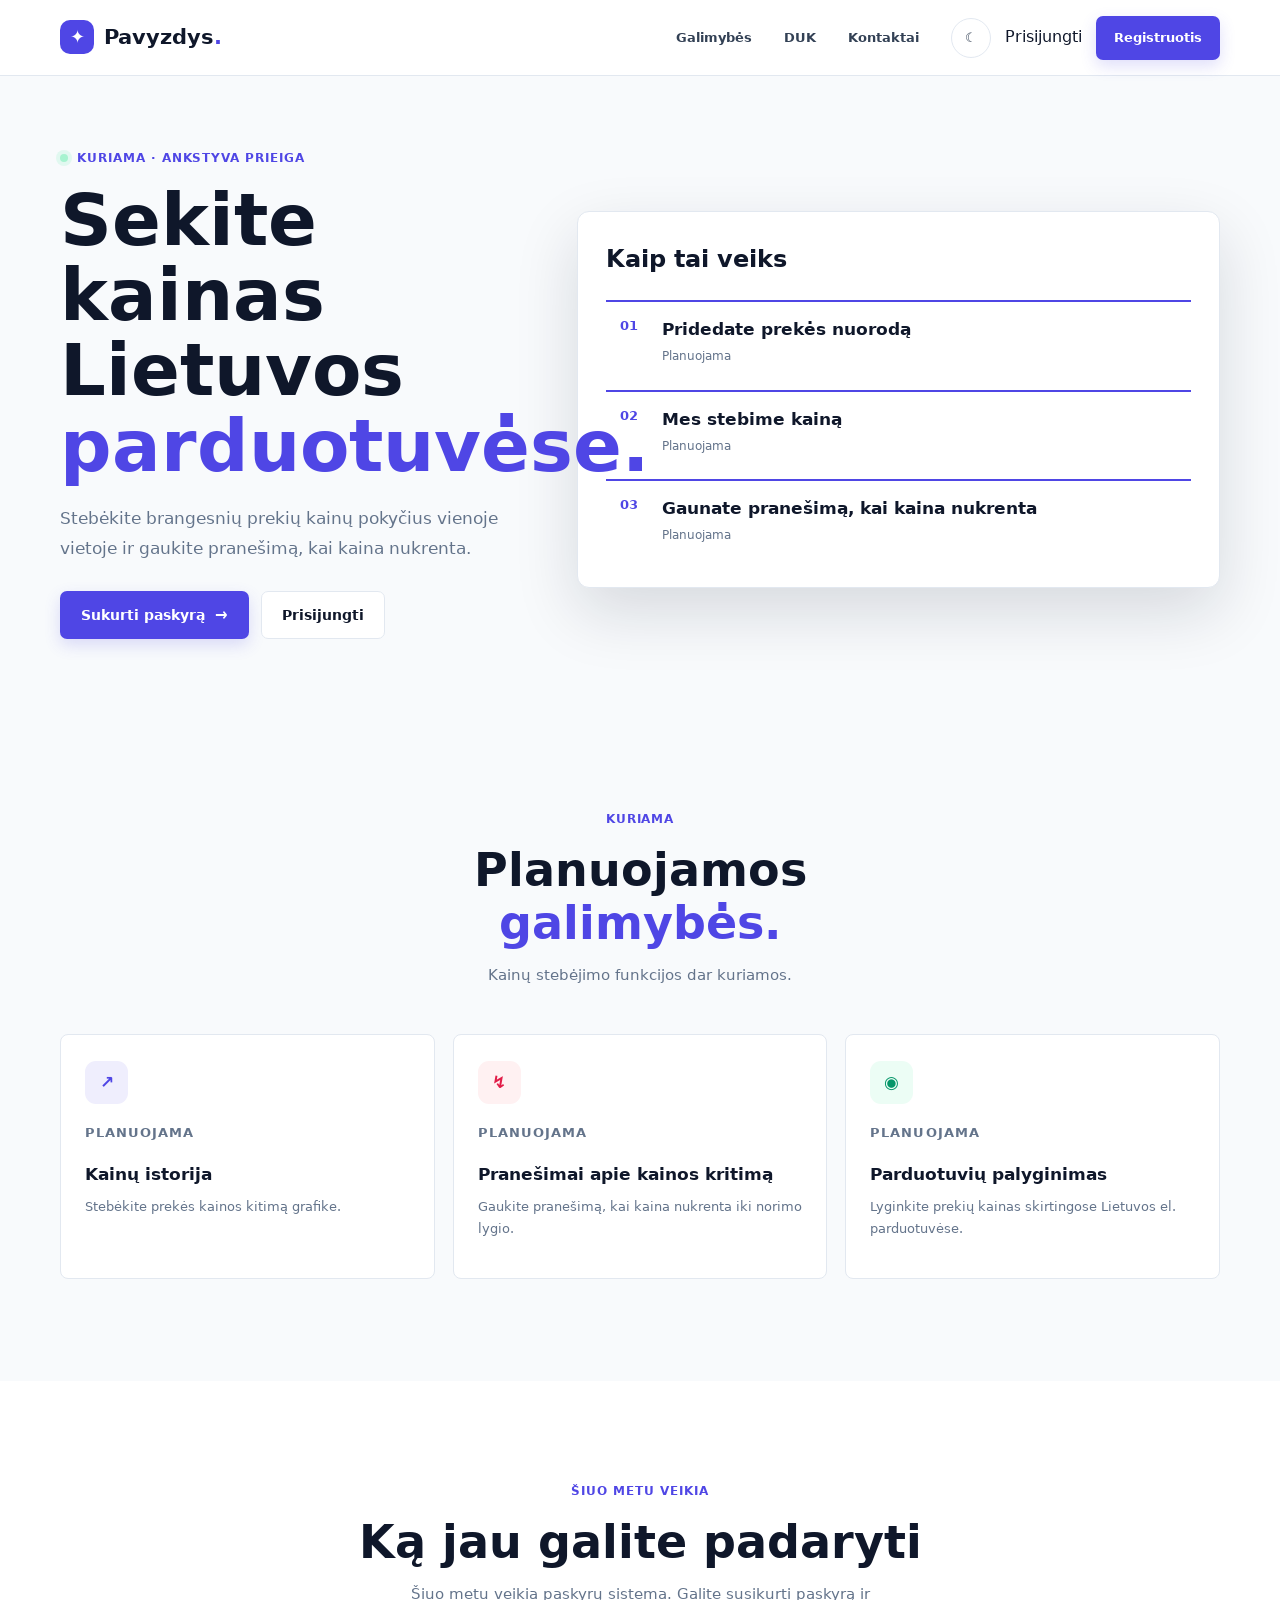
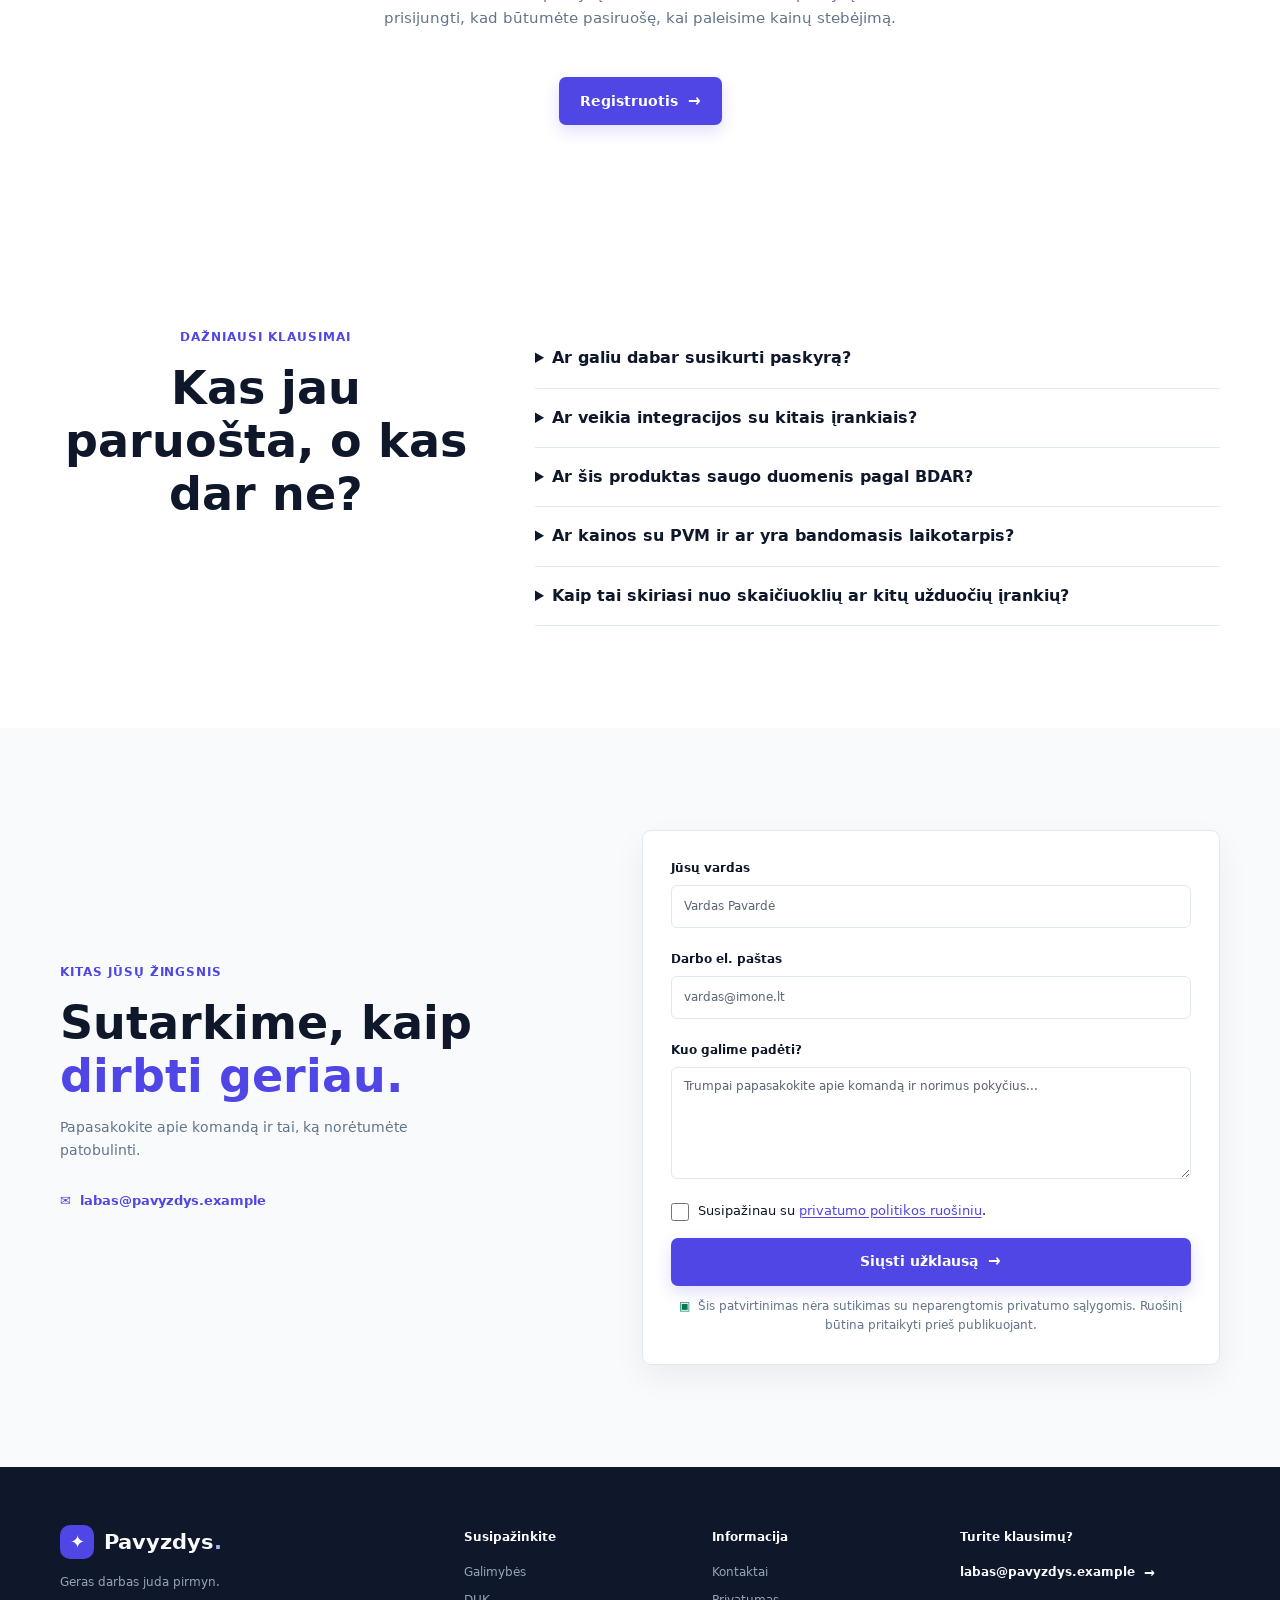
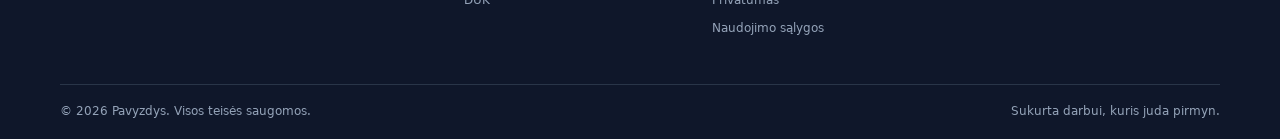
==== index.html @ a5cbe560 "Pašalinti netikrą demonstraciją ir negyvą kodą Co-authored-by: Copilot <223556219+Copilot@users.nore" ====
<!doctype html>
<html lang="lt" data-theme="light">
<head>
  <meta charset="utf-8">
  <meta name="viewport" content="width=device-width, initial-scale=1">
  <meta name="theme-color" content="#4f46e5">
  <meta name="description" content="Viena aiški darbo erdvė komandos planams, projektams ir pažangai. Atraskite Pavyzdys – šabloną darbui, kuris juda pirmyn.">
  <meta name="robots" content="index, follow">
  <meta property="og:type" content="website">
  <meta property="og:locale" content="lt_LT">
  <meta property="og:title" content="Pavyzdys – daugiau erdvės geram darbui">
  <meta property="og:description" content="Viena aiški darbo erdvė komandos planams, projektams ir pažangai.">
  <meta property="og:url" content="https://pavyzdys.example/">
  <meta property="og:image" content="https://pavyzdys.example/assets/og-cover.png">
  <meta property="og:image:width" content="1200">
  <meta property="og:image:height" content="630">
  <meta property="og:image:alt" content="SaaS darbo erdvės skydelio iliustracija">
  <link rel="canonical" href="https://pavyzdys.example/">
  <meta name="twitter:card" content="summary_large_image">
  <meta name="twitter:image" content="https://pavyzdys.example/assets/og-cover.png">
  <meta name="twitter:image:alt" content="SaaS darbo erdvės skydelio iliustracija">
  <meta name="twitter:title" content="Pavyzdys – daugiau erdvės geram darbui">
  <meta name="twitter:description" content="Viena aiški darbo erdvė komandos planams, projektams ir pažangai.">
  <title>Pavyzdys – daugiau erdvės geram darbui</title>
  <link rel="icon" href="assets/favicon.svg" type="image/svg+xml">
  <link rel="apple-touch-icon" href="assets/favicon-180.png">
  <script src="site-config.js"></script>
  <script src="theme-init.js"></script>
  <link rel="stylesheet" href="style.css">
  <script src="script.js" defer></script>
</head>
<body>
  <a class="skip-link" href="#main">Pereiti prie turinio</a>

  <!-- Sticky navigation keeps the primary actions available throughout the page. -->
  <header class="site-header" id="top">
    <div class="container header-inner">
      <a class="brand" href="#top" aria-label="Pavyzdys: pradžia" data-brand-home>
        <span class="brand-mark" aria-hidden="true"><span class="icon icon-compass" aria-hidden="true"></span></span>
        <span><span data-brand-name>Pavyzdys</span><span class="brand-period">.</span></span>
      </a>

      <button class="menu-toggle" type="button" aria-label="Atidaryti navigacijos meniu" aria-expanded="false" aria-controls="primary-navigation">
        <span></span><span></span><span></span>
      </button>

      <nav class="primary-navigation" id="primary-navigation" aria-label="Pagrindinė navigacija">
        <a href="#features">Galimybės</a>
        <a href="#faq">DUK</a>
        <a href="#contact">Kontaktai</a>
        <div class="mobile-nav-actions">
          <a data-auth-nav="login" href="login.html">Prisijungti</a>
          <a data-auth-nav="register" class="button button-primary button-small" href="register.html">Registruotis</a>
          <a data-auth-nav="dashboard" class="button button-primary button-small" href="dashboard.html" hidden>Mano paskyra</a>
        </div>
      </nav>

      <div class="header-actions">
        <button class="theme-toggle theme-toggle-desktop" type="button" aria-label="Įjungti tamsią temą" aria-pressed="false" title="Keisti spalvų temą">
          <span class="icon icon-moon" aria-hidden="true"></span>
          <span class="theme-toggle-label">Tamsi tema</span>
        </button>
        <a data-auth-nav="login" href="login.html">Prisijungti</a>
        <a data-auth-nav="register" class="button button-primary button-small" href="register.html">Registruotis</a>
        <a data-auth-nav="dashboard" class="button button-primary button-small" href="dashboard.html" hidden>Mano paskyra</a>
      </div>
    </div>
  </header>

  <main id="main">
    <section class="hero section-shell" aria-labelledby="hero-title">
      <div class="container hero-layout">
        <div class="hero-copy">
          <p class="eyebrow"><span class="eyebrow-dot"></span> Kuriama · ankstyva prieiga</p>
          <h1 id="hero-title">Sekite kainas Lietuvos <span>parduotuvėse.</span></h1>
          <p class="hero-description">Stebėkite brangesnių prekių kainų pokyčius vienoje vietoje ir gaukite pranešimą, kai kaina nukrenta.</p>
          <div class="hero-actions">
            <a class="button button-primary" href="register.html">Sukurti paskyrą <span class="icon icon-arrow-right" aria-hidden="true"></span></a>
            <a class="button button-secondary" href="login.html">Prisijungti</a>
          </div>
        </div>
        <div class="hero-plan-card">
          <h2>Kaip tai veiks</h2>
          <ol class="steps-grid">
            <li><span class="step-number">01</span><h3>Pridedate prekės nuorodą</h3><p>Planuojama</p></li>
            <li><span class="step-number">02</span><h3>Mes stebime kainą</h3><p>Planuojama</p></li>
            <li><span class="step-number">03</span><h3>Gaunate pranešimą, kai kaina nukrenta</h3><p>Planuojama</p></li>
          </ol>
        </div>
      </div>
    </section>

    <section class="section section-soft" id="features" aria-labelledby="features-title">
      <div class="container">
        <div class="section-heading">
          <p class="eyebrow">Kuriama</p>
          <h2 id="features-title">Planuojamos <span>galimybės.</span></h2>
          <p>Kainų stebėjimo funkcijos dar kuriamos.</p>
        </div>
        <div class="feature-grid">
          <article class="feature-card">
            <div class="feature-icon icon-indigo"><span class="icon icon-chart-line" aria-hidden="true"></span></div>
            <p class="eyebrow">Planuojama</p>
            <h3>Kainų istorija</h3>
            <p>Stebėkite prekės kainos kitimą grafike.</p>
          </article>
          <article class="feature-card">
            <div class="feature-icon icon-coral"><span class="icon icon-bolt" aria-hidden="true"></span></div>
            <p class="eyebrow">Planuojama</p>
            <h3>Pranešimai apie kainos kritimą</h3>
            <p>Gaukite pranešimą, kai kaina nukrenta iki norimo lygio.</p>
          </article>
          <article class="feature-card">
            <div class="feature-icon icon-mint"><span class="icon icon-circle-nodes" aria-hidden="true"></span></div>
            <p class="eyebrow">Planuojama</p>
            <h3>Parduotuvių palyginimas</h3>
            <p>Lyginkite prekių kainas skirtingose Lietuvos el. parduotuvėse.</p>
          </article>
        </div>
      </div>
    </section>

    <section class="section" id="account-ready" aria-labelledby="account-ready-title">
      <div class="container">
        <div class="section-heading">
          <p class="eyebrow">Šiuo metu veikia</p>
          <h2 id="account-ready-title">Ką jau galite padaryti</h2>
          <p>Šiuo metu veikia paskyrų sistema. Galite susikurti paskyrą ir prisijungti, kad būtumėte pasiruošę, kai paleisime kainų stebėjimą.</p>
        </div>
        <div class="hero-actions account-ready-action">
          <a class="button button-primary" href="register.html">Registruotis <span class="icon icon-arrow-right" aria-hidden="true"></span></a>
        </div>
      </div>
    </section>

    <section class="section faq-section" id="faq" aria-labelledby="faq-title">
      <div class="container faq-layout">
        <div class="section-heading">
          <p class="eyebrow">Dažniausi klausimai</p>
          <h2 id="faq-title">Kas jau paruošta, o kas dar ne?</h2>
        </div>
        <div class="faq-list">
          <details><summary>Ar galiu dabar susikurti paskyrą?</summary><p>Ne. Tai statinis svetainės ir produkto idėjos šablonas; paskyrų, registracijos ir prisijungimo sistemos nėra. Galite pateikti prieigos užklausą, jei savininkas prijungė formos endpointą.</p></details>
          <details><summary>Ar veikia integracijos su kitais įrankiais?</summary><p>Ne. Integracijos šiame pavyzdyje neįdiegtos. Prieš publikuodami išvardykite tik tas integracijas, kurias jūsų produktas iš tikrųjų palaiko.</p></details>
          <details><summary>Ar šis produktas saugo duomenis pagal BDAR?</summary><p>Šis statinis maketas neturi produkto duomenų bazės ar nustatytos duomenų saugojimo vietos. Formos duomenys siunčiami tik prijungus jūsų endpointą. Privatumo informaciją ir saugumo teiginius būtina patikrinti su teisininku bei technine komanda.</p></details>
          <details><summary>Ar kainos su PVM ir ar yra bandomasis laikotarpis?</summary><p>Kainos ir planai pavyzdiniai. PVM, mokėjimo ir bandomojo laikotarpio sąlygos nenustatytos, o pirkimo funkcijos nėra.</p></details>
          <details><summary>Kaip tai skiriasi nuo skaičiuoklių ar kitų užduočių įrankių?</summary><p>Patikrinto funkcijų palyginimo nėra, nes čia pateiktas tik koncepcinis maketas. Prieš skelbdami palyginimą su konkrečiomis alternatyvomis, patikrinkite jų funkcijas ir savo produkto galimybes.</p></details>
        </div>
      </div>
    </section>

    <section class="section contact-section" id="contact" aria-labelledby="contact-title">
      <div class="container contact-layout">
        <div class="contact-copy">
          <p class="eyebrow">Kitas jūsų žingsnis</p>
          <h2 id="contact-title">Sutarkime, kaip <span>dirbti geriau.</span></h2>
          <p>Papasakokite apie komandą ir tai, ką norėtumėte patobulinti.</p>
          <a class="contact-email" href="mailto:labas@pavyzdys.example" data-contact-link><span class="icon icon-envelope" aria-hidden="true"></span> <span data-contact-email>labas@pavyzdys.example</span></a>
        </div>
        <form class="contact-form" id="contact-form" method="post" novalidate>
          <div class="form-honeypot" aria-hidden="true"><label for="contact-website">Palikite šį lauką tuščią</label><input id="contact-website" name="website" type="text" tabindex="-1" autocomplete="off"></div>
          <div class="form-field">
            <label for="contact-name">Jūsų vardas</label>
            <input id="contact-name" name="name" type="text" autocomplete="name" placeholder="Vardas Pavardė" required minlength="2" maxlength="80" aria-describedby="name-error">
            <span class="field-error" id="name-error" aria-live="polite"></span>
          </div>
          <div class="form-field">
            <label for="contact-email">Darbo el. paštas</label>
            <input id="contact-email" name="email" type="email" autocomplete="email" placeholder="vardas@imone.lt" required maxlength="254" aria-describedby="email-error">
            <span class="field-error" id="email-error" aria-live="polite"></span>
          </div>
          <div class="form-field">
            <label for="contact-message">Kuo galime padėti?</label>
            <textarea id="contact-message" name="message" rows="4" placeholder="Trumpai papasakokite apie komandą ir norimus pokyčius..." required minlength="10" maxlength="2000" aria-describedby="message-error"></textarea>
            <span class="field-error" id="message-error" aria-live="polite"></span>
          </div>
          <div class="form-consent">
            <label><input id="privacy-ack" name="privacy_ack" type="checkbox" required aria-describedby="privacy-error"><span>Susipažinau su <a href="privacy.html">privatumo politikos ruošiniu</a>.</span></label>
            <span class="field-error" id="privacy-error" aria-live="polite"></span>
          </div>
          <button class="button button-primary form-submit" type="submit">Siųsti užklausą <span class="icon icon-arrow-right" aria-hidden="true"></span></button>
          <noscript><p class="noscript-note">Forma veikia tik įjungus JavaScript. Rašykite el. paštu: <a href="mailto:labas@pavyzdys.example">labas@pavyzdys.example</a>.</p></noscript>
          <p class="form-privacy"><span class="icon icon-lock" aria-hidden="true"></span> Šis patvirtinimas nėra sutikimas su neparengtomis privatumo sąlygomis. Ruošinį būtina pritaikyti prieš publikuojant.</p>
        </form>
      </div>
    </section>
  </main>

  <footer class="site-footer" id="footer">
    <div class="container footer-main">
      <div class="footer-brand-block">
        <a class="brand" href="#top" aria-label="Pavyzdys: pradžia" data-brand-home><span class="brand-mark" aria-hidden="true"><span class="icon icon-compass" aria-hidden="true"></span></span><span><span data-brand-name>Pavyzdys</span><span class="brand-period">.</span></span></a>
        <p>Geras darbas juda pirmyn.</p>
      </div>
      <div class="footer-links"><h2>Susipažinkite</h2><a href="#features">Galimybės</a><a href="#faq">DUK</a></div>
      <div class="footer-links"><h2>Informacija</h2><a href="#contact">Kontaktai</a><a href="privacy.html">Privatumas</a><a href="terms.html">Naudojimo sąlygos</a></div>
      <div class="footer-contact"><h2>Turite klausimų?</h2><a class="contact-email" href="mailto:labas@pavyzdys.example" data-contact-link><span data-contact-email>labas@pavyzdys.example</span><span class="icon icon-arrow-right" aria-hidden="true"></span></a></div>
    </div>
    <div class="container footer-bottom"><p>© <span id="current-year">2026</span> <span data-brand-name>Pavyzdys</span>. Visos teisės saugomos.</p><p>Sukurta darbui, kuris juda pirmyn.</p></div>
  </footer>

  <div class="toast" id="form-toast" role="status" aria-live="polite" aria-atomic="true">
    <span class="toast-icon"><span class="icon icon-check" aria-hidden="true"></span></span>
    <div><strong class="toast-title">Pranešimas</strong><span class="toast-message"></span></div>
    <button class="toast-close" type="button" aria-label="Uždaryti pranešimą"><span class="icon icon-xmark" aria-hidden="true"></span></button>
  </div>
</body>
</html>
---- style.css ----
@font-face {
  font-display: swap;
  font-family: "SaaS Template Sans";
  font-style: normal;
  font-weight: 400;
  src: url("assets/fonts/DejaVuSans.ttf") format("truetype");
}

@font-face {
  font-display: swap;
  font-family: "SaaS Template Sans";
  font-style: normal;
  font-weight: 700;
  src: url("assets/fonts/DejaVuSans-Bold.ttf") format("truetype");
}

/* Design tokens make brand customization straightforward for template buyers. */
:root {
  color-scheme: light;
  --color-primary: #4f46e5;
  --color-browser-chrome: #4f46e5;
  --color-primary-shade: #000000;
  --color-primary-highlight: #ffffff;
  --color-primary-dark: color-mix(in srgb, var(--color-primary) 50%, var(--color-primary-highlight));
  --color-primary-strong: color-mix(in srgb, var(--color-primary) 88%, var(--color-primary-shade));
  --color-primary-button-text: #ffffff;
  --color-primary-soft: color-mix(in srgb, var(--color-primary) 9%, var(--color-page));
  --color-ink: #0f172a;
  --color-ink-soft: #334155;
  --color-muted: #64748b;
  --color-faint: #5b6576;
  --color-page: #ffffff;
  --color-surface: #ffffff;
  --color-soft: #f8fafc;
  --color-soft-alt: #f1f5f9;
  --color-border: #e2e8f0;
  --color-mint: #a7f3d0;
  --color-coral: #fb7185;
  --color-amber: #fbbf24;
  --color-success: #047857;
  --color-error: #b91c1c;
  --color-white: #ffffff;
  --color-star: #f59e0b;
  --color-window-red: #fb7185;
  --color-window-yellow: #fbbf24;
  --color-window-green: #34d399;
  --color-project-green: #10b981;
  --color-icon-coral-bg: #fff1f2;
  --color-icon-coral-fg: #e11d48;
  --color-icon-mint-bg: #ecfdf5;
  --color-icon-mint-fg: #059669;
  --color-icon-amber-bg: #fffbeb;
  --color-icon-amber-fg: #d97706;
  --color-icon-blue-bg: #eff6ff;
  --color-icon-blue-fg: #2563eb;
  --color-icon-pink-bg: #fdf2f8;
  --color-icon-pink-fg: #db2777;
  --color-footer-bg: #0f172a;
  --color-footer-text: #f8fafc;
  --color-footer-muted: #94a3b8;
  --color-footer-accent: #a5b4fc;
  --color-footer-border: #293548;
  --color-backdrop: rgb(15 23 42 / 64%);
  --shadow-card: 0 12px 32px rgb(15 23 42 / 6%);
  --shadow-float: 0 24px 64px rgb(15 23 42 / 14%);
  --shadow-button: 0 6px 16px color-mix(in srgb, var(--color-primary) 18%, transparent);
  --shadow-button-hover: 0 9px 20px color-mix(in srgb, var(--color-primary) 24%, transparent);
  --font-body: "SaaS Template Sans", sans-serif;
  --font-display: "SaaS Template Sans", sans-serif;
  --container-width: 1160px;
  --header-height: 76px;
}

/* Theme overrides are activated by the root data-theme attribute. */
html[data-theme="dark"] {
  color-scheme: dark;
  --color-browser-chrome: #0b1120;
  --color-primary-button-text: #0f172a;
  --color-ink: #f1f5f9;
  --color-ink-soft: #cbd5e1;
  --color-muted: #94a3b8;
  --color-faint: #a6b4c7;
  --color-page: #0b1120;
  --color-surface: #111827;
  --color-soft: #0f172a;
  --color-soft-alt: #1e293b;
  --color-border: #293548;
  --color-primary-soft: color-mix(in srgb, var(--color-primary) 16%, var(--color-surface));
  --color-success: #6ee7b7;
  --color-error: #fca5a5;
  --color-icon-coral-bg: #3a1d2a;
  --color-icon-coral-fg: #fda4af;
  --color-icon-mint-bg: #14352d;
  --color-icon-mint-fg: #6ee7b7;
  --color-icon-amber-bg: #3a3019;
  --color-icon-amber-fg: #fcd34d;
  --color-icon-blue-bg: #172e49;
  --color-icon-blue-fg: #93c5fd;
  --color-icon-pink-bg: #3c1d36;
  --color-icon-pink-fg: #f9a8d4;
  --shadow-card: 0 12px 32px rgb(0 0 0 / 18%);
  --shadow-float: 0 24px 64px rgb(0 0 0 / 34%);
}

html[data-theme="dark"] body {
  --color-primary: var(--color-primary-dark);
  --color-primary-strong: color-mix(in srgb, var(--color-primary) 80%, var(--color-primary-highlight));
}

*,
*::before,
*::after {
  box-sizing: border-box;
}

[hidden] {
  display: none !important;
}

html {
  scroll-behavior: smooth;
  scroll-padding-top: calc(var(--header-height) + 16px);
}

body {
  margin: 0;
  background: var(--color-page);
  color: var(--color-ink);
  font-family: var(--font-body);
  font-size: 16px;
  line-height: 1.65;
  transition: background-color 0.3s ease, color 0.3s ease;
}

body,
button,
input,
textarea {
  font-family: var(--font-body);
}

body.menu-open {
  overflow: hidden;
}

.icon {
  display: inline-grid;
  flex: 0 0 auto;
  place-items: center;
  font-family: var(--font-body);
  font-size: 1em;
  font-style: normal;
  font-weight: 700;
  line-height: 1;
}

.icon-arrow-right::before { content: "→"; }
.icon-bolt::before { content: "↯"; }
.icon-calendar::before { content: "▦"; }
.icon-chart-line::before { content: "↗"; }
.icon-chart-pie::before { content: "◔"; }
.icon-check::before { content: "✓"; }
.icon-circle-nodes::before { content: "◉"; }
.icon-compass::before { content: "✦"; }
.icon-diagram-project::before { content: "→"; }
.icon-envelope::before { content: "✉"; }
.icon-folder::before { content: "▱"; }
.icon-leaf::before { content: "❧"; }
.icon-lock::before { content: "▣"; }
.icon-moon::before { content: "☾"; }
.icon-people-group::before { content: "♧"; }
.icon-play::before { content: "▸"; }
.icon-plug::before { content: "↗"; }
.icon-shield-halved::before { content: "◇"; }
.icon-sun::before { content: "☼"; }
.icon-table-columns::before { content: "▥"; }
.icon-wand-magic-sparkles::before { content: "✧"; }
.icon-wave-square::before { content: "≈"; }
.icon-xmark::before { content: "×"; }

.icon-arrow-right { font-size: 1.05em; }
.icon-compass { font-size: 1.1em; }
.icon-play { font-size: 12px; }

button,
a {
  -webkit-tap-highlight-color: transparent;
}

a {
  color: inherit;
  text-decoration: none;
}

button {
  color: inherit;
}

img {
  display: block;
  max-width: 100%;
}

::selection {
  background: var(--color-primary);
  color: var(--color-primary-button-text);
}

:focus-visible {
  outline: 3px solid var(--color-primary);
  outline-offset: 4px;
}

.container {
  width: min(var(--container-width), calc(100% - 48px));
  margin-inline: auto;
}

.document-nav {
  display: flex;
  align-items: center;
  gap: 24px;
  color: var(--color-ink-soft);
  font-size: 14px;
  font-weight: 700;
}

.document-nav a:hover,
.document-content a:not(.button) {
  color: var(--color-primary);
}

.document-content {
  width: min(760px, calc(100% - 48px));
  min-height: calc(100vh - var(--header-height) - 56px);
  margin-inline: auto;
  padding-block: clamp(64px, 10vw, 112px);
}

.access-layout {
  display: block;
  width: min(100%, 640px);
  max-width: 640px;
  min-height: auto;
  margin-inline: auto;
  padding-block: clamp(52px, 8vw, 96px);
}

.access-panel h1,
.access-panel h2 {
  margin-bottom: 14px;
}

.access-panel > p:not(.eyebrow) {
  color: var(--color-muted);
}

.access-form {
  margin-top: 26px;
}

.auth-fields {
  display: grid;
  gap: 16px;
  min-width: 0;
  margin: 0;
  padding: 0;
  border: 0;
}

.auth-page .document-header-actions > a:not(.button) {
  display: flex;
  min-height: 44px;
  align-items: center;
}

.auth-page .document-header-actions .button-small {
  min-height: 44px;
}

.auth-page .document-header-actions .theme-toggle {
  width: 44px;
  height: 44px;
}

.auth-page .form-field input {
  min-height: 44px;
}

.auth-page .access-panel > p:not(.eyebrow) {
  color: var(--color-ink-soft);
}

.auth-consent label {
  min-height: 44px;
  align-items: center;
}

.auth-consent input {
  width: 44px;
  height: 44px;
  margin: 0;
}

.auth-notice,
.auth-message {
  margin-block: 14px;
  padding: 12px 14px;
  border: 1px solid var(--color-border);
  border-radius: 6px;
  background: var(--color-soft);
  color: var(--color-ink-soft);
  font-size: 13px;
}

.auth-message:empty {
  display: none;
}

.auth-message.is-error {
  border-color: var(--color-error);
  color: var(--color-error);
}

.auth-message a,
.auth-links a {
  color: var(--color-primary);
  text-decoration: underline;
  text-underline-offset: 2px;
}

.auth-links {
  display: flex;
  flex-wrap: wrap;
  gap: 12px 20px;
}

.auth-links a,
.auth-page .access-panel > p:not(.eyebrow) > a {
  display: inline-flex;
  min-height: 44px;
  align-items: center;
}

.form-privacy a {
  color: var(--color-primary);
  text-decoration: underline;
  text-underline-offset: 2px;
}

.form-consent label {
  display: flex;
  align-items: flex-start;
  gap: 9px;
  font-size: 13px;
  line-height: 1.5;
}

.form-consent input {
  width: 18px;
  height: 18px;
  flex: 0 0 auto;
  margin: 2px 0 0;
  accent-color: var(--color-primary);
}

.form-consent a {
  color: var(--color-primary);
  text-decoration: underline;
  text-underline-offset: 2px;
}

.document-content h1 {
  margin-bottom: 20px;
  font-size: clamp(36px, 6vw, 56px);
  line-height: 1.1;
}

.document-content h2 {
  margin: 34px 0 10px;
  font-size: 22px;
}

.document-content p {
  color: var(--color-muted);
  font-size: 16px;
}

.document-content .template-disclaimer {
  padding: 16px 18px;
  border-left: 4px solid var(--color-primary);
  background: var(--color-soft);
}

.error-page {
  display: flex;
  min-height: 100vh;
  align-items: flex-start;
  flex-direction: column;
  justify-content: center;
}

.skip-link {
  position: fixed;
  z-index: 100;
  top: 12px;
  left: 12px;
  padding: 10px 16px;
  transform: translateY(-160%);
  border-radius: 6px;
  background: var(--color-ink);
  color: var(--color-page);
}

.visually-hidden {
  position: absolute;
  width: 1px;
  height: 1px;
  overflow: hidden;
  clip: rect(0, 0, 0, 0);
  clip-path: inset(50%);
  white-space: nowrap;
}

.skip-link:focus {
  transform: translateY(0);
}

/* Header and shared button styles. */
.site-header {
  position: sticky;
  z-index: 30;
  top: 0;
  height: var(--header-height);
  border-bottom: 1px solid var(--color-border);
  background: color-mix(in srgb, var(--color-page) 92%, transparent);
  backdrop-filter: blur(16px);
}

.header-inner,
.brand,
.primary-navigation,
.header-actions,
.theme-toggle,
.button {
  display: flex;
  align-items: center;
}

.header-inner {
  height: 100%;
  justify-content: space-between;
}

.brand {
  gap: 10px;
  flex: 0 0 auto;
  font-family: var(--font-display);
  font-size: 21px;
  font-weight: 800;
  letter-spacing: 0;
}

.brand-mark {
  display: grid;
  width: 34px;
  aspect-ratio: 1;
  place-items: center;
  border-radius: 10px;
  background: var(--color-primary);
  color: var(--color-primary-button-text);
  font-size: 16px;
}

.brand-period {
  color: var(--color-primary);
}

.primary-navigation {
  gap: clamp(18px, 2.5vw, 34px);
  margin-left: auto;
  color: var(--color-ink-soft);
  font-size: 13px;
  font-weight: 600;
}

.primary-navigation > a,
.footer-links a {
  transition: color 0.2s ease;
}

.primary-navigation > a:hover,
.footer-links a:hover {
  color: var(--color-primary);
}

.header-actions {
  gap: 14px;
  margin-left: 32px;
}

.header-actions [data-auth-nav] {
  display: flex;
  min-height: 44px;
  align-items: center;
}

.header-actions [data-auth-nav].button {
  min-height: 44px;
}

.theme-toggle {
  width: 40px;
  height: 40px;
  justify-content: center;
  border: 1px solid var(--color-border);
  border-radius: 50%;
  background: var(--color-surface);
  color: var(--color-ink-soft);
  cursor: pointer;
  transition: color 0.2s ease, border-color 0.2s ease, transform 0.2s ease;
}

.theme-toggle:hover {
  transform: rotate(-10deg);
  border-color: var(--color-primary);
  color: var(--color-primary);
}

.theme-toggle-label {
  display: none;
}

.button {
  min-height: 48px;
  justify-content: center;
  gap: 10px;
  padding: 0 20px;
  border: 1px solid transparent;
  border-radius: 7px;
  font-size: 14px;
  font-weight: 700;
  line-height: 1.2;
  cursor: pointer;
  transition: transform 0.2s ease, background-color 0.2s ease, border-color 0.2s ease, box-shadow 0.2s ease;
}

.button:hover {
  transform: translateY(-2px);
}

.button-primary {
  background: var(--color-primary);
  color: var(--color-primary-button-text);
  box-shadow: var(--shadow-button);
}

.button-primary:hover {
  background: var(--color-primary-strong);
  box-shadow: var(--shadow-button-hover);
}

.button-small {
  min-height: 42px;
  padding-inline: 17px;
  font-size: 13px;
}

.button-secondary {
  border-color: var(--color-border);
  background: var(--color-surface);
  color: var(--color-ink);
}

.button-secondary:hover {
  border-color: var(--color-primary);
  color: var(--color-primary);
}

.menu-toggle,
.mobile-nav-actions {
  display: none;
}

/* Hero combines concise copy with a readable, responsive product preview. */
.section-shell {
  overflow: hidden;
  background-color: var(--color-soft);
  background-image: radial-gradient(var(--color-border) 0.7px, transparent 0.7px);
  background-position: center 10px;
  background-size: 22px 22px;
}

.hero-layout {
  display: grid;
  min-height: 580px;
  grid-template-columns: minmax(0, 0.85fr) minmax(0, 1.15fr);
  align-items: center;
  gap: 42px;
  padding-block: 74px 60px;
}

.hero-copy {
  position: relative;
  z-index: 2;
  padding-bottom: 10px;
  animation: rise-in 0.7s both;
}

.eyebrow {
  display: flex;
  align-items: center;
  gap: 9px;
  margin: 0 0 16px;
  color: var(--color-primary);
  font-size: 12px;
  font-weight: 800;
  letter-spacing: 0.08em;
  line-height: 1.4;
  text-transform: uppercase;
}

.eyebrow-dot {
  width: 8px;
  aspect-ratio: 1;
  border-radius: 50%;
  background: var(--color-mint);
  box-shadow: 0 0 0 4px color-mix(in srgb, var(--color-mint) 28%, transparent);
}

h1,
h2,
h3,
p {
  margin-top: 0;
}

h1,
h2,
h3 {
  font-family: var(--font-display);
  letter-spacing: 0;
}

.hero h1 {
  max-width: 560px;
  margin-bottom: 20px;
  font-size: clamp(48px, 5.6vw, 72px);
  font-weight: 800;
  line-height: 1.05;
}

.hero h1 span,
.section-heading h2 span,
.contact-copy h2 span {
  color: var(--color-primary);
}

.hero-description {
  max-width: 445px;
  margin-bottom: 28px;
  color: var(--color-muted);
  font-size: 17px;
  line-height: 1.75;
}

.hero-actions {
  display: flex;
  flex-wrap: wrap;
  gap: 12px;
}

.account-ready-action {
  justify-content: center;
}

.hero-plan-card {
  position: relative;
  z-index: 1;
  padding: 28px;
  border: 1px solid var(--color-border);
  border-radius: 12px;
  background: var(--color-surface);
  box-shadow: var(--shadow-float);
}

.hero-plan-card h2 {
  margin-bottom: 20px;
  font-size: 24px;
}

.hero-plan-card .steps-grid {
  grid-template-columns: 1fr;
  gap: 10px;
}

.hero-plan-card .steps-grid > li {
  display: grid;
  grid-template-columns: 32px minmax(0, 1fr);
  gap: 0 10px;
  padding: 13px 14px;
}

.hero-plan-card .step-number {
  grid-row: span 2;
}

.hero-plan-card .steps-grid h3 {
  margin: 0 0 4px;
}

.hero-plan-card .steps-grid p {
  margin: 0;
  font-size: 12px;
}

/* Reusable section rhythm keeps the long page easy to scan. */
.section {
  padding-block: 102px;
}

.section-soft {
  background: var(--color-soft);
}

.section-heading {
  max-width: 630px;
  margin: 0 auto 46px;
  text-align: center;
}

.section-heading .eyebrow {
  justify-content: center;
}

.section-heading h2,
.contact-copy h2 {
  margin-bottom: 13px;
  font-size: clamp(34px, 4vw, 46px);
  font-weight: 800;
  line-height: 1.15;
}

.section-heading > p:last-child {
  max-width: 520px;
  margin: 0 auto;
  color: var(--color-muted);
  font-size: 15px;
}

.feature-grid {
  display: grid;
  grid-template-columns: repeat(3, minmax(0, 1fr));
  gap: 18px;
}

.feature-card {
  transition: transform 0.3s ease, box-shadow 0.3s ease, border-color 0.3s ease;
}

.feature-card:hover {
  transform: translateY(-4px) scale(1.015);
  box-shadow: var(--shadow-card);
}

.feature-card {
  min-height: 242px;
  padding: 26px 24px 22px;
  border: 1px solid var(--color-border);
  border-radius: 8px;
  background: var(--color-surface);
}

.feature-icon {
  display: grid;
  width: 43px;
  aspect-ratio: 1;
  margin-bottom: 18px;
  place-items: center;
  border-radius: 11px;
  font-size: 17px;
}

.icon-indigo { background: var(--color-primary-soft); color: var(--color-primary); }
.icon-coral { background: var(--color-icon-coral-bg); color: var(--color-icon-coral-fg); }
.icon-mint { background: var(--color-icon-mint-bg); color: var(--color-icon-mint-fg); }
.icon-amber { background: var(--color-icon-amber-bg); color: var(--color-icon-amber-fg); }
.icon-blue { background: var(--color-icon-blue-bg); color: var(--color-icon-blue-fg); }
.icon-pink { background: var(--color-icon-pink-bg); color: var(--color-icon-pink-fg); }

.feature-card h3 {
  margin-bottom: 8px;
  font-size: 17px;
  font-weight: 800;
}

.feature-card p {
  margin-bottom: 16px;
  color: var(--color-muted);
  font-size: 13px;
  line-height: 1.7;
}

.text-link {
  display: inline-flex;
  align-items: center;
  gap: 7px;
  color: var(--color-primary);
  font-size: 12px;
  font-weight: 700;
}

.text-link .icon,
.button .icon {
  transition: transform 0.2s ease;
}

.text-link:hover .icon,
.button:hover .icon:last-child {
  transform: translateX(3px);
}

.faq-section {
  background: var(--color-page);
}

.steps-grid {
  display: grid;
  grid-template-columns: repeat(3, minmax(0, 1fr));
  gap: 24px;
  margin: 0;
  padding: 0;
  list-style: none;
}

.steps-grid > li {
  min-width: 0;
  padding: 22px 20px;
  border-top: 2px solid var(--color-primary);
  background: var(--color-surface);
}

.step-number {
  color: var(--color-primary);
  font-size: 13px;
  font-weight: 800;
}

.steps-grid h3 {
  margin: 14px 0 8px;
  font-size: 17px;
}

.steps-grid p {
  margin: 0 0 8px;
  color: var(--color-muted);
  font-size: 14px;
}

.faq-layout {
  display: grid;
  grid-template-columns: minmax(240px, 0.75fr) minmax(0, 1.25fr);
  gap: 64px;
}

.faq-list details {
  padding: 16px 0;
  border-bottom: 1px solid var(--color-border);
}

.faq-list summary {
  color: var(--color-ink);
  font-weight: 700;
  cursor: pointer;
}

.faq-list p {
  margin: 10px 0 0;
  color: var(--color-muted);
  font-size: 14px;
}

.sample-content-note {
  margin: 12px auto 0;
  color: var(--color-muted);
  font-size: 12px;
}

/* Contact form feedback is visible inline and does not require a page reload. */
.contact-section {
  overflow: hidden;
  background: var(--color-soft);
}

.contact-layout {
  display: grid;
  grid-template-columns: minmax(0, 0.85fr) minmax(0, 1fr);
  align-items: start;
  gap: 90px;
}

.contact-copy {
  position: sticky;
  top: calc(var(--header-height) + 42px);
  padding-top: 16px;
}

.contact-copy h2 {
  max-width: 430px;
}

.contact-copy > p:not(.eyebrow) {
  max-width: 380px;
  margin-bottom: 25px;
  color: var(--color-muted);
  font-size: 14px;
}

.contact-email {
  display: inline-flex;
  align-items: center;
  gap: 9px;
  color: var(--color-primary);
  font-size: 13px;
  font-weight: 700;
}

.contact-form {
  display: grid;
  gap: 16px;
  padding: 28px;
  border: 1px solid var(--color-border);
  border-radius: 9px;
  background: var(--color-surface);
  box-shadow: var(--shadow-card);
}

.form-field {
  display: grid;
  gap: 6px;
}

.form-field label {
  font-size: 12px;
  font-weight: 700;
}

.form-field input,
.form-field textarea {
  width: 100%;
  border: 1px solid var(--color-border);
  border-radius: 6px;
  background: var(--color-page);
  color: var(--color-ink);
  font-size: 12px;
  outline: none;
  transition: border-color 0.2s ease, box-shadow 0.2s ease;
}

.form-field input {
  height: 43px;
  padding-inline: 12px;
}

.form-field textarea {
  min-height: 112px;
  padding: 11px 12px;
  resize: vertical;
}

.form-field input::placeholder,
.form-field textarea::placeholder {
  color: var(--color-faint);
}

.form-field input:focus,
.form-field textarea:focus {
  border-color: var(--color-primary);
  box-shadow: 0 0 0 3px color-mix(in srgb, var(--color-primary) 14%, transparent);
}

.form-field [aria-invalid="true"] {
  border-color: var(--color-error);
}

.field-error {
  min-height: 0;
  color: var(--color-error);
  font-size: 12px;
}

.field-error:not(:empty) {
  min-height: 14px;
}

.form-submit {
  width: 100%;
  margin-top: 1px;
}

.form-privacy {
  margin: -5px 0 0;
  color: var(--color-muted);
  font-size: 12px;
  text-align: center;
}

.form-privacy .icon { margin-right: 4px; color: var(--color-success); }

/* Footer groups related links without adding unnecessary visual containers. */
.site-footer {
  background: var(--color-footer-bg);
  color: var(--color-footer-text);
}

.footer-main {
  display: grid;
  grid-template-columns: 1.4fr 0.8fr 0.8fr 1fr;
  gap: 40px;
  padding-block: 58px 46px;
}

.site-footer .brand-period { color: var(--color-footer-accent); }

.footer-brand-block > p {
  margin: 13px 0 0;
  color: var(--color-footer-muted);
  font-size: 12px;
}

.footer-links,
.footer-contact {
  display: flex;
  align-items: flex-start;
  flex-direction: column;
  gap: 8px;
}

.footer-links h2,
.footer-contact h2 {
  margin: 3px 0 7px;
  color: var(--color-footer-text);
  font-family: var(--font-body);
  font-size: 12px;
  font-weight: 700;
}

.footer-links a {
  color: var(--color-footer-muted);
  font-size: 12px;
}

.footer-contact .contact-email {
  max-width: 100%;
  min-width: 0;
  color: var(--color-footer-text);
  font-size: 12px;
}

.footer-contact [data-contact-email] {
  min-width: 0;
  overflow-wrap: anywhere;
}

.form-honeypot {
  position: absolute;
  width: 1px;
  height: 1px;
  margin: -1px;
  overflow: hidden;
  clip: rect(0, 0, 0, 0);
  clip-path: inset(50%);
  border: 0;
  white-space: nowrap;
}

.form-submit:disabled {
  cursor: wait;
  opacity: 0.72;
}

.footer-bottom {
  display: flex;
  min-height: 55px;
  align-items: center;
  justify-content: space-between;
  gap: 16px;
  border-top: 1px solid var(--color-footer-border);
  color: var(--color-footer-muted);
  font-size: 12px;
}

.footer-bottom p { margin: 0; }

/* Notification state. */
.toast-close {
  display: grid;
  width: 34px;
  aspect-ratio: 1;
  place-items: center;
  border: 1px solid var(--color-border);
  border-radius: 50%;
  background: var(--color-surface);
  color: var(--color-muted);
  cursor: pointer;
}

.toast {
  position: fixed;
  z-index: 60;
  right: 24px;
  bottom: 24px;
  display: flex;
  width: min(380px, calc(100% - 32px));
  align-items: center;
  gap: 12px;
  padding: 15px;
  border: 1px solid var(--color-border);
  border-radius: 8px;
  background: var(--color-surface);
  box-shadow: var(--shadow-float);
  opacity: 0;
  pointer-events: none;
  transform: translateY(16px);
  transition: opacity 0.25s ease, transform 0.25s ease;
}

.toast.is-visible {
  opacity: 1;
  pointer-events: auto;
  transform: translateY(0);
}

.toast-icon {
  display: grid;
  width: 35px;
  aspect-ratio: 1;
  flex: 0 0 auto;
  place-items: center;
  border-radius: 50%;
  background: color-mix(in srgb, var(--color-mint) 40%, transparent);
  color: var(--color-success);
}

.toast > div { flex: 1; }
.toast strong,
.toast > div > span { display: block; line-height: 1.45; }
.toast strong { font-size: 12px; }
.toast > div > span { color: var(--color-muted); font-size: 12px; }
.toast-close { width: 28px; font-size: 12px; }

@keyframes rise-in {
  from { opacity: 0; transform: translateY(18px); }
  to { opacity: 1; transform: translateY(0); }
}

/* Tablet layout keeps cards roomy before navigation changes to a drawer. */
@media (max-width: 960px) {
  :root { --header-height: 70px; }

  .primary-navigation { gap: 17px; font-size: 12px; }
  .header-actions { gap: 9px; margin-left: 18px; }
  .hero-layout { min-height: 535px; gap: 22px; }
  .hero h1 { font-size: clamp(46px, 6vw, 62px); }
  .section { padding-block: 82px; }
  .contact-layout { gap: 52px; }
}

@media (max-width: 760px) {
  :root { --header-height: 66px; }

  .container { width: min(var(--container-width), calc(100% - 36px)); }

  .menu-toggle {
    display: flex;
    width: 40px;
    height: 40px;
    align-items: center;
    justify-content: center;
    flex-direction: column;
    gap: 5px;
    margin-left: auto;
    border: 1px solid var(--color-border);
    border-radius: 7px;
    background: var(--color-surface);
    cursor: pointer;
  }

  .menu-toggle span {
    width: 16px;
    height: 2px;
    border-radius: 3px;
    background: var(--color-ink);
    transition: transform 0.2s ease, opacity 0.2s ease;
  }

  .menu-toggle[aria-expanded="true"] span:first-child { transform: translateY(7px) rotate(45deg); }
  .menu-toggle[aria-expanded="true"] span:nth-child(2) { opacity: 0; }
  .menu-toggle[aria-expanded="true"] span:last-child { transform: translateY(-7px) rotate(-45deg); }

  .primary-navigation {
    position: absolute;
    top: var(--header-height);
    right: 0;
    left: 0;
    display: none;
    align-items: stretch;
    flex-direction: column;
    gap: 0;
    margin: 0;
    padding: 8px 18px 18px;
    border-bottom: 1px solid var(--color-border);
    background: var(--color-page);
    box-shadow: var(--shadow-card);
  }

  .primary-navigation.is-open { display: flex; }

  .primary-navigation > a {
    padding: 12px 4px;
    border-bottom: 1px solid var(--color-border);
    font-size: 14px;
  }

  .mobile-nav-actions {
    display: flex;
    align-items: center;
    justify-content: space-between;
    gap: 12px;
    padding-top: 14px;
  }

  .mobile-nav-actions > a {
    display: flex;
    min-height: 44px;
    align-items: center;
  }

  .mobile-nav-actions > a.button {
    min-height: 44px;
  }

  .mobile-nav-actions .theme-toggle {
    width: auto;
    height: 40px;
    justify-content: flex-start;
    gap: 9px;
    padding-inline: 12px;
    border-radius: 6px;
    font-size: 12px;
    font-weight: 600;
  }

  .theme-toggle {
    width: auto;
    min-width: 40px;
    gap: 8px;
    padding-inline: 10px;
    border-radius: 6px;
  }
  .theme-toggle-label { display: inline; font-size: 12px; font-weight: 600; }
  .header-actions { gap: 8px; margin-left: 8px; }
  .header-actions > a { display: none; }
  .document-page .document-nav { display: none; }
  .header-actions > a[data-auth-nav] { display: none; }
  .document-header-actions > a[data-auth-nav] { display: flex; }

  .hero-layout {
    min-height: 0;
    grid-template-columns: 1fr;
    gap: 27px;
    padding-block: 62px 35px;
  }

  .hero-copy { max-width: 620px; }
  .hero h1 { max-width: 570px; font-size: clamp(48px, 11vw, 68px); }
  .hero-description { max-width: 520px; font-size: 15px; }

  .section { padding-block: 72px; }
  .section-heading { margin-bottom: 34px; }
  .section-heading h2,
  .contact-copy h2 { font-size: clamp(32px, 8vw, 42px); }
  .feature-grid,
  .steps-grid { grid-template-columns: repeat(2, minmax(0, 1fr)); gap: 14px; }
  .faq-layout { grid-template-columns: 1fr; gap: 16px; }
  .feature-card { min-height: 235px; padding: 21px 18px; }
  .contact-layout { grid-template-columns: 1fr; gap: 28px; }
  .access-layout { width: calc(100% - 32px); max-width: none; }
  .contact-copy { position: static; padding: 0; }
  .contact-copy > p:not(.eyebrow) { max-width: 530px; }
  .contact-form { padding: 23px; }
  .footer-main { grid-template-columns: repeat(2, minmax(0, 1fr)); gap: 32px 22px; padding-block: 44px 36px; }
}

@media (max-width: 480px) {
  .container { width: calc(100% - 32px); }
  .header-inner { gap: 8px; }
  .brand { min-width: 0; min-height: 44px; flex: 0 1 auto; font-size: 18px; }
  .brand > span:last-child { min-width: 0; white-space: nowrap; }
  .menu-toggle { width: 44px; height: 44px; flex-shrink: 0; margin-left: 0; }
  .header-actions .theme-toggle { width: 44px; height: 44px; min-width: 44px; flex: 0 0 44px; gap: 0; padding: 0; }
  .header-actions .theme-toggle-label { display: none; }
  .document-nav { gap: 10px; font-size: 12px; }
  .document-page .document-nav { min-width: 0; flex: 1; overflow-x: auto; white-space: nowrap; scrollbar-width: none; }
  .document-page .document-nav { display: none; }
  .document-header-actions { flex: 0 0 auto; }
  .document-page .brand > span:last-child { display: none; }
  .document-header-actions .theme-toggle-label { display: none; }
  .document-theme-toggle { margin-left: 8px; }
  .hero-layout { padding-top: 48px; }
  .hero h1 { font-size: clamp(38px, 10vw, 48px); }
  .hero-actions .button { min-height: 45px; padding-inline: 14px; font-size: 12px; }
  .section { padding-block: 60px; }
  .section-heading h2,
  .contact-copy h2 { font-size: 33px; }
  .feature-grid,
  .steps-grid { grid-template-columns: 1fr; }
  .feature-card { min-height: 0; }
  .contact-form { padding: 19px 16px; }
  .footer-main { gap: 28px 15px; }
  .footer-bottom { align-items: flex-start; flex-direction: column; justify-content: center; padding-block: 13px; }
  .toast { right: 16px; bottom: 16px; }
}

@media (prefers-reduced-motion: reduce) {
  *,
  *::before,
  *::after {
    scroll-behavior: auto !important;
    animation-duration: 0.01ms !important;
    animation-iteration-count: 1 !important;
    transition-duration: 0.01ms !important;
  }
}
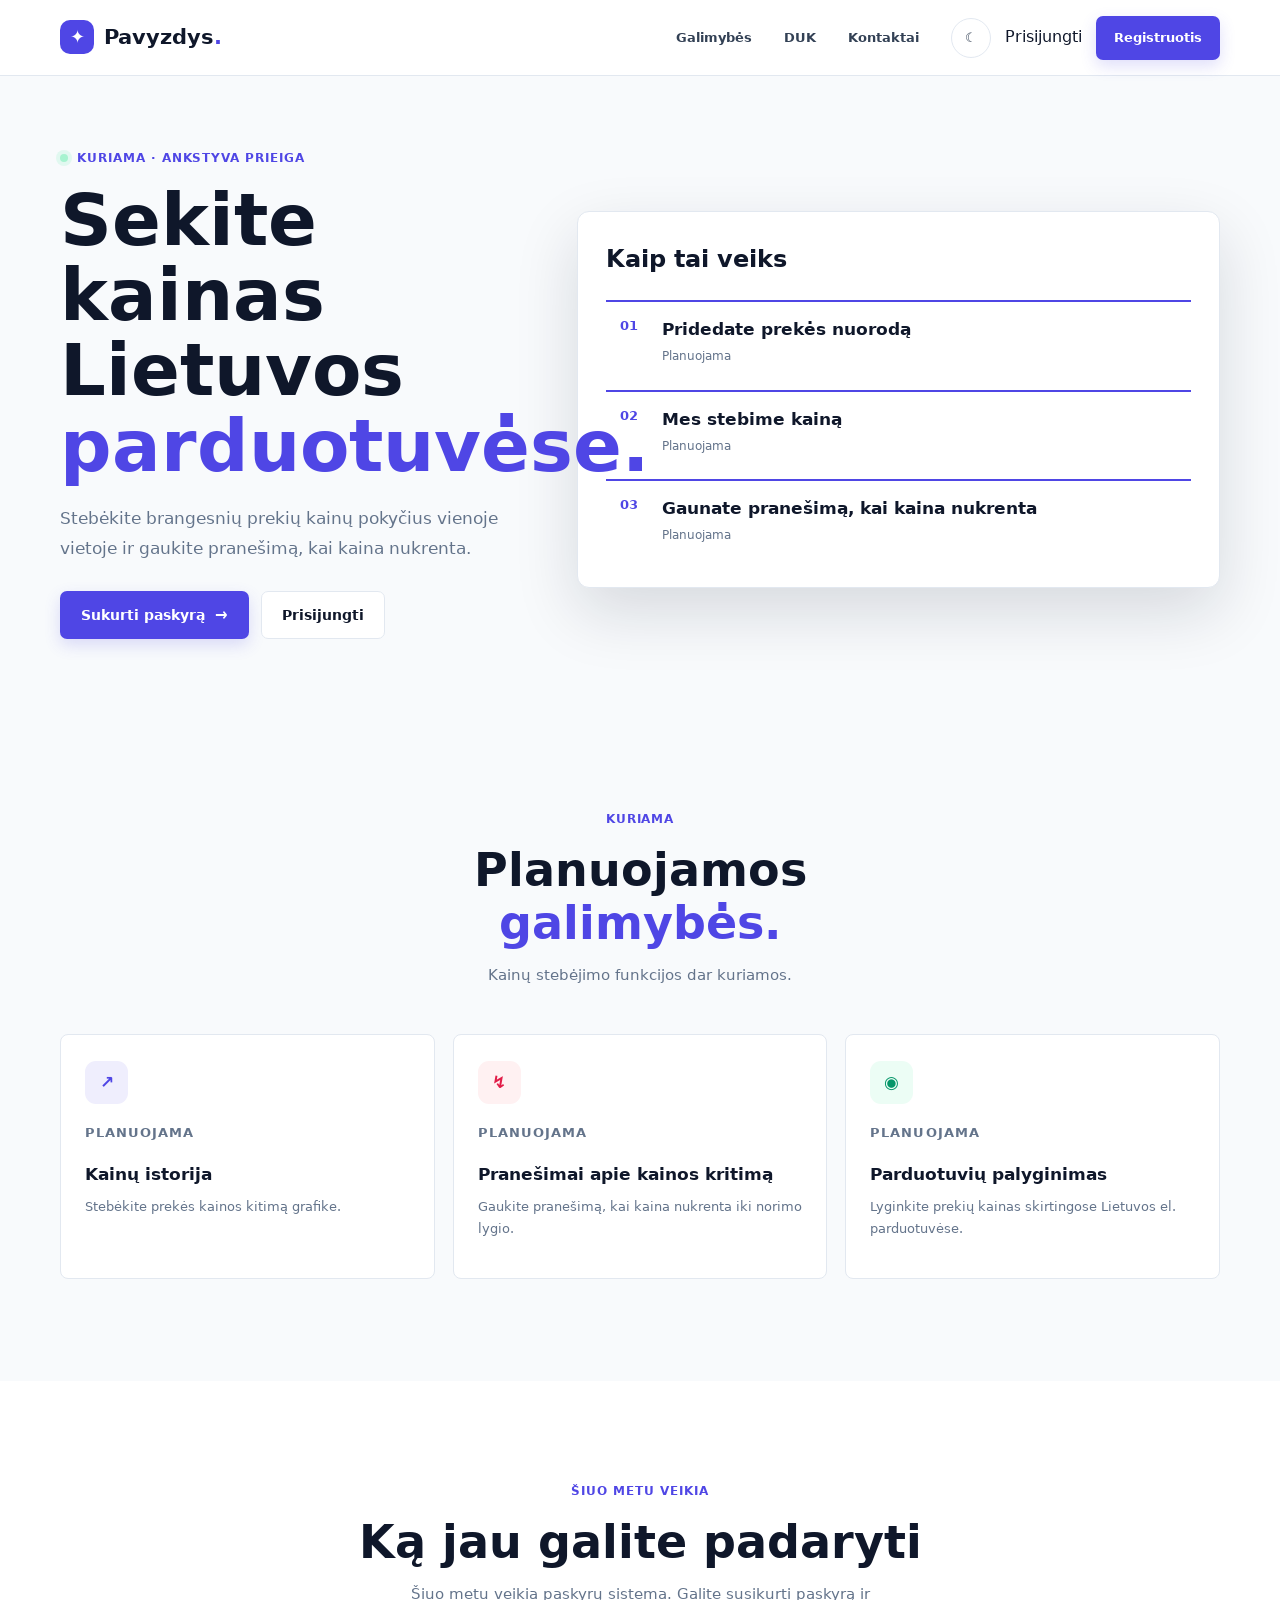
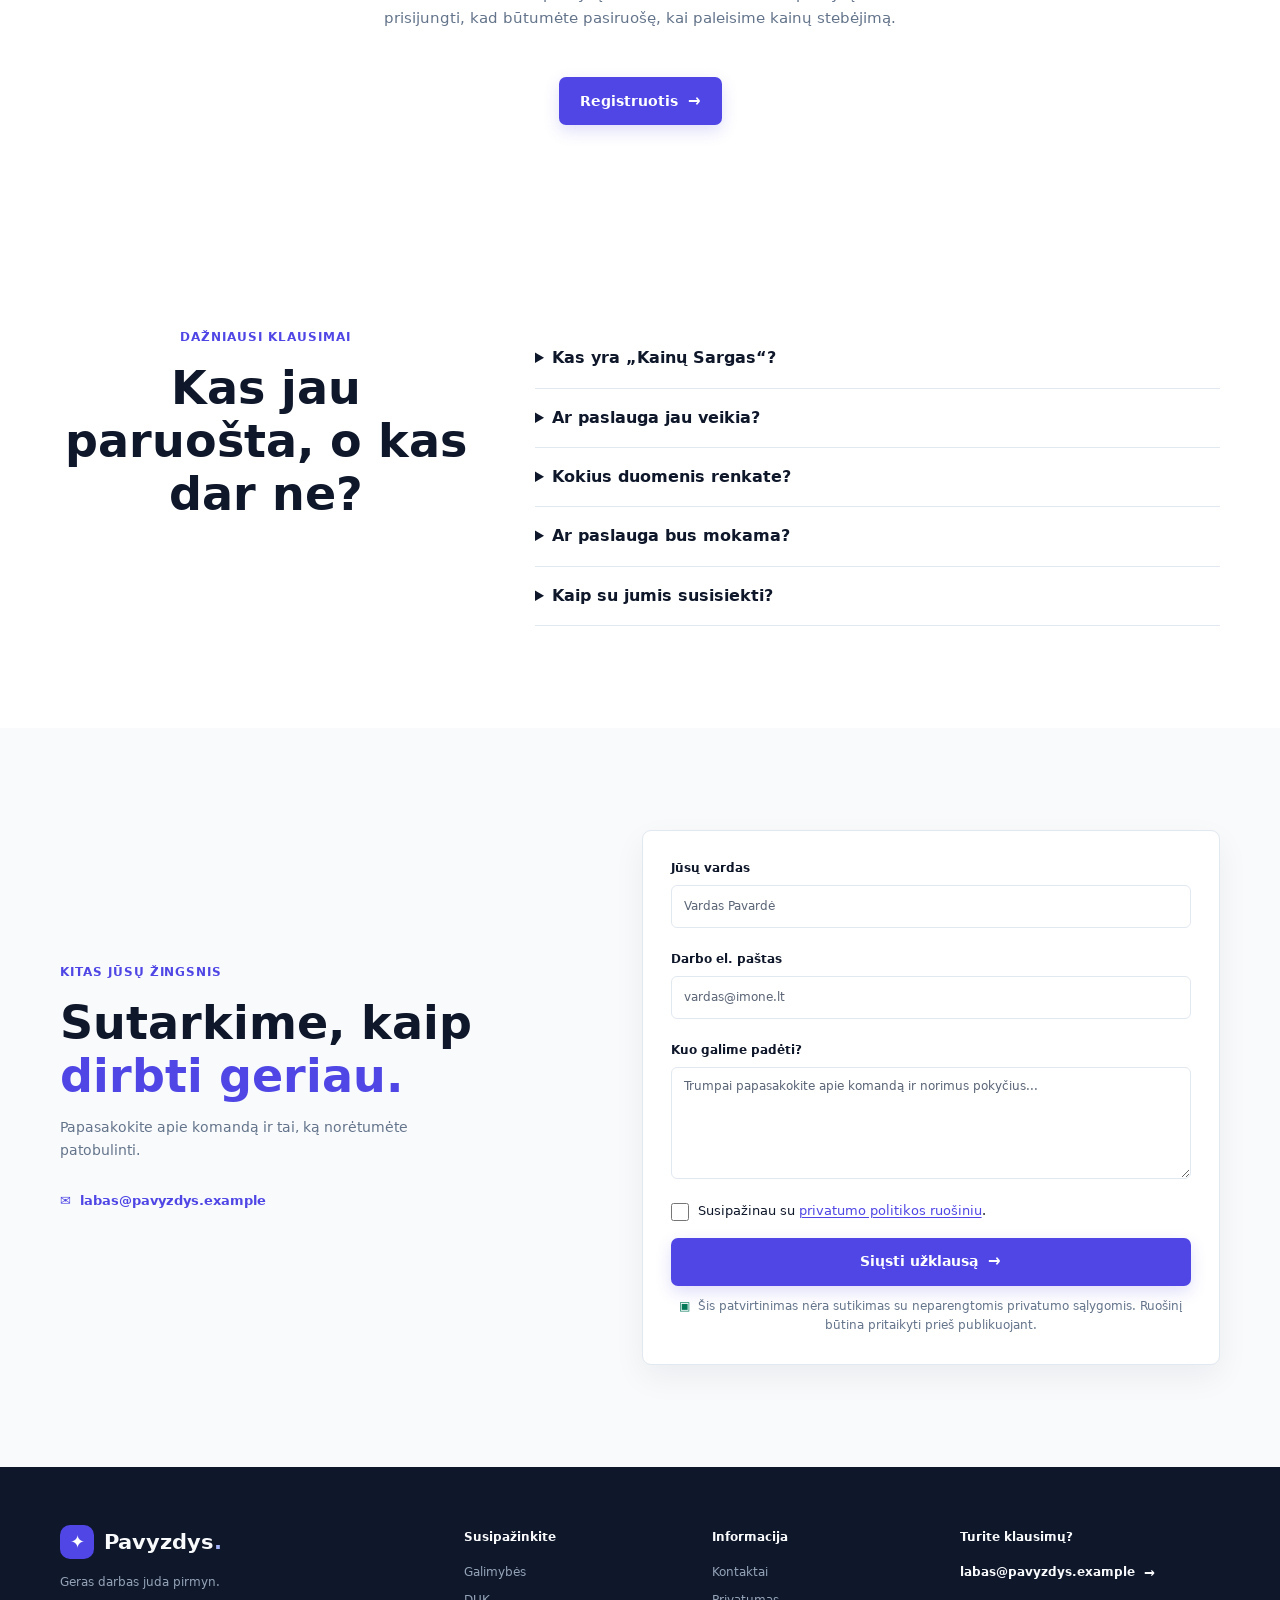
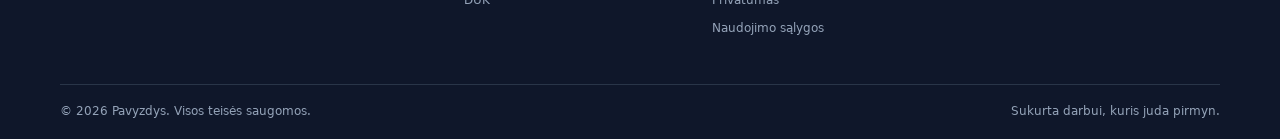
==== commit d5d55287: "Atnaujinti DUK pagal produkto būseną Co-authored-by: Copilot <223556219+Copilot@users.noreply.github" ====
--- a/index.html
+++ b/index.html
@@ -140,11 +140,11 @@
           <h2 id="faq-title">Kas jau paruošta, o kas dar ne?</h2>
         </div>
         <div class="faq-list">
-          <details><summary>Ar galiu dabar susikurti paskyrą?</summary><p>Ne. Tai statinis svetainės ir produkto idėjos šablonas; paskyrų, registracijos ir prisijungimo sistemos nėra. Galite pateikti prieigos užklausą, jei savininkas prijungė formos endpointą.</p></details>
-          <details><summary>Ar veikia integracijos su kitais įrankiais?</summary><p>Ne. Integracijos šiame pavyzdyje neįdiegtos. Prieš publikuodami išvardykite tik tas integracijas, kurias jūsų produktas iš tikrųjų palaiko.</p></details>
-          <details><summary>Ar šis produktas saugo duomenis pagal BDAR?</summary><p>Šis statinis maketas neturi produkto duomenų bazės ar nustatytos duomenų saugojimo vietos. Formos duomenys siunčiami tik prijungus jūsų endpointą. Privatumo informaciją ir saugumo teiginius būtina patikrinti su teisininku bei technine komanda.</p></details>
-          <details><summary>Ar kainos su PVM ir ar yra bandomasis laikotarpis?</summary><p>Kainos ir planai pavyzdiniai. PVM, mokėjimo ir bandomojo laikotarpio sąlygos nenustatytos, o pirkimo funkcijos nėra.</p></details>
-          <details><summary>Kaip tai skiriasi nuo skaičiuoklių ar kitų užduočių įrankių?</summary><p>Patikrinto funkcijų palyginimo nėra, nes čia pateiktas tik koncepcinis maketas. Prieš skelbdami palyginimą su konkrečiomis alternatyvomis, patikrinkite jų funkcijas ir savo produkto galimybes.</p></details>
+          <details><summary>Kas yra „Kainų Sargas“?</summary><p>Tai įrankis, skirtas stebėti prekių kainas Lietuvos internetinėse parduotuvėse ir pranešti joms nukritus.</p></details>
+          <details><summary>Ar paslauga jau veikia?</summary><p>Produktas kuriamas. Paskyrų sistema veikia, tačiau kainų stebėjimo funkcijos dar kuriamos.</p></details>
+          <details><summary>Kokius duomenis renkate?</summary><p>Paskyrai sukurti renkamas el. pašto adresas. Slaptažodis saugomas kaip maiša, o prisijungimo sesija – naršyklės vietinėje saugykloje. Kontaktų forma gali rinkti vardą, el. paštą ir žinutę. Daugiau informacijos pateikta <a href="privacy.html">privatumo politikoje</a>.</p></details>
+          <details><summary>Ar paslauga bus mokama?</summary><p>Dar sprendžiama.</p></details>
+          <details><summary>Kaip su jumis susisiekti?</summary><p>Užpildykite kontaktų formą puslapio apačioje arba parašykite el. paštu.</p></details>
         </div>
       </div>
     </section>
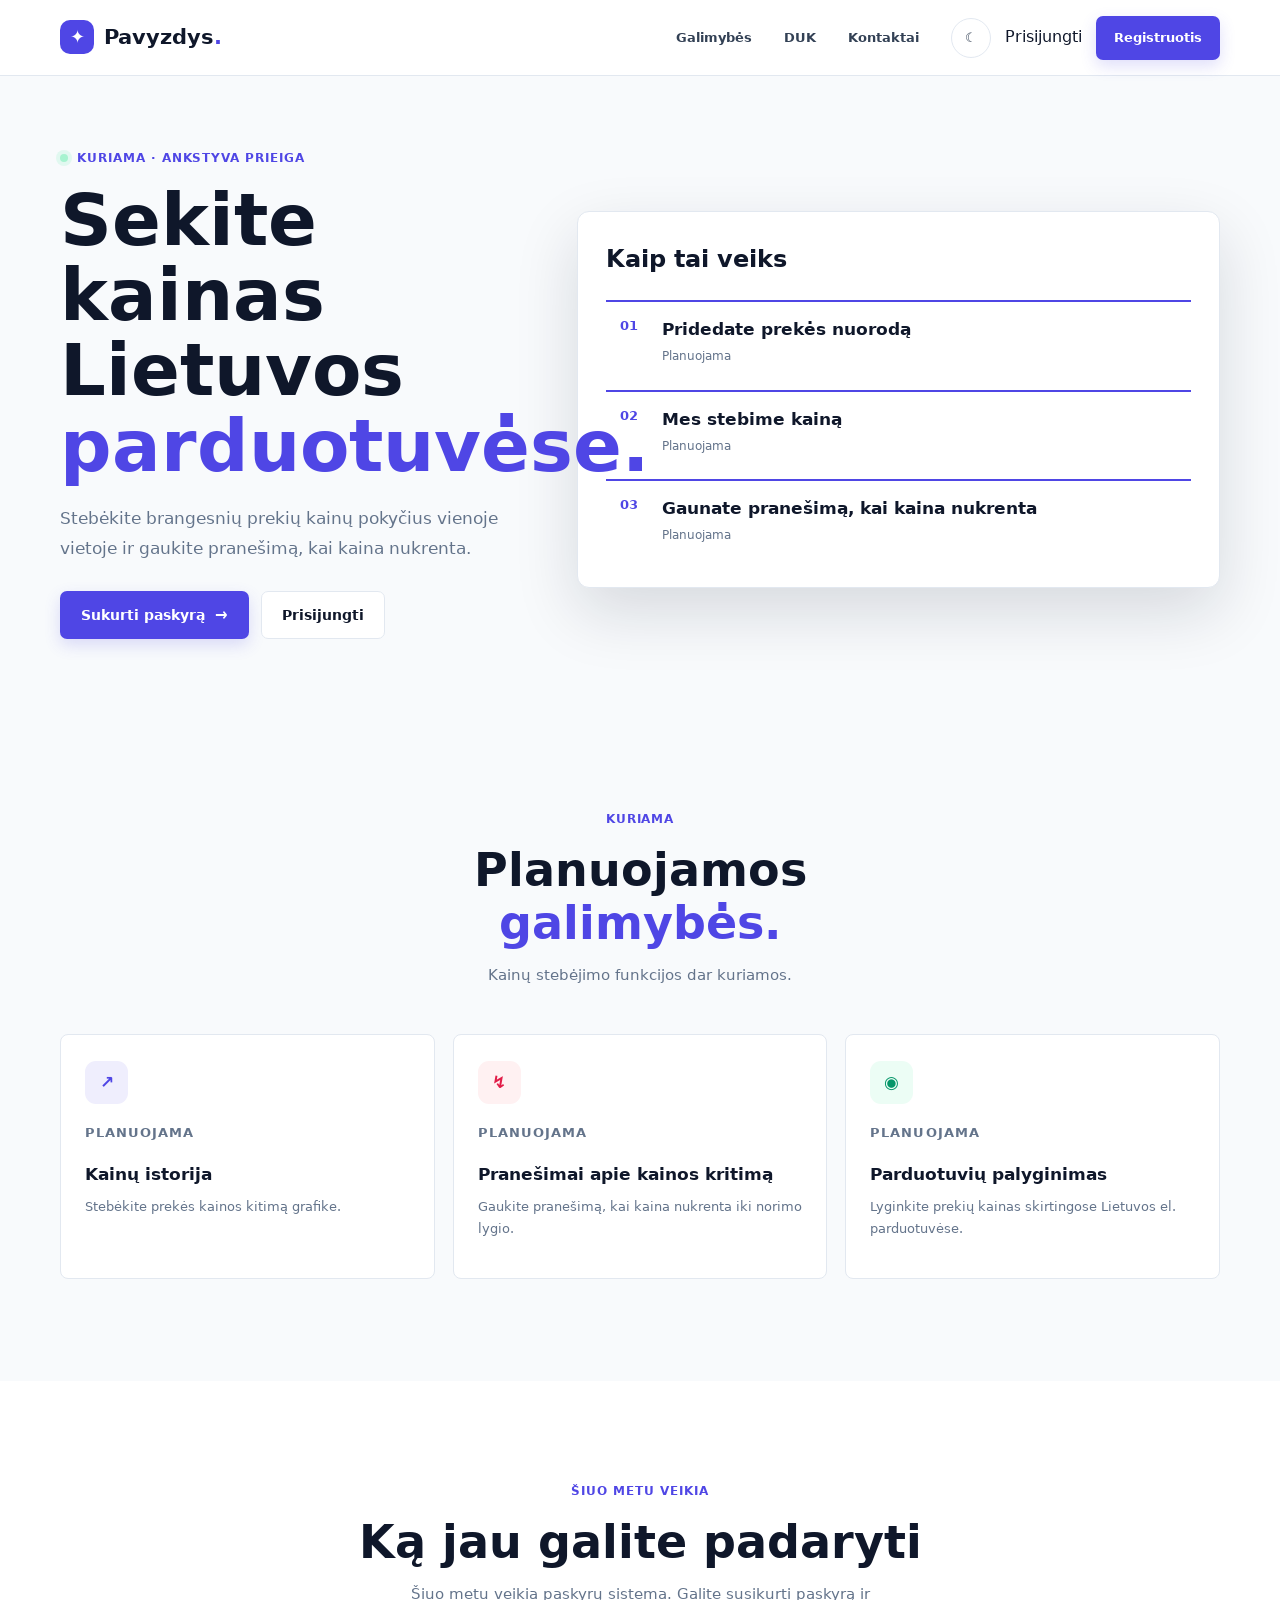
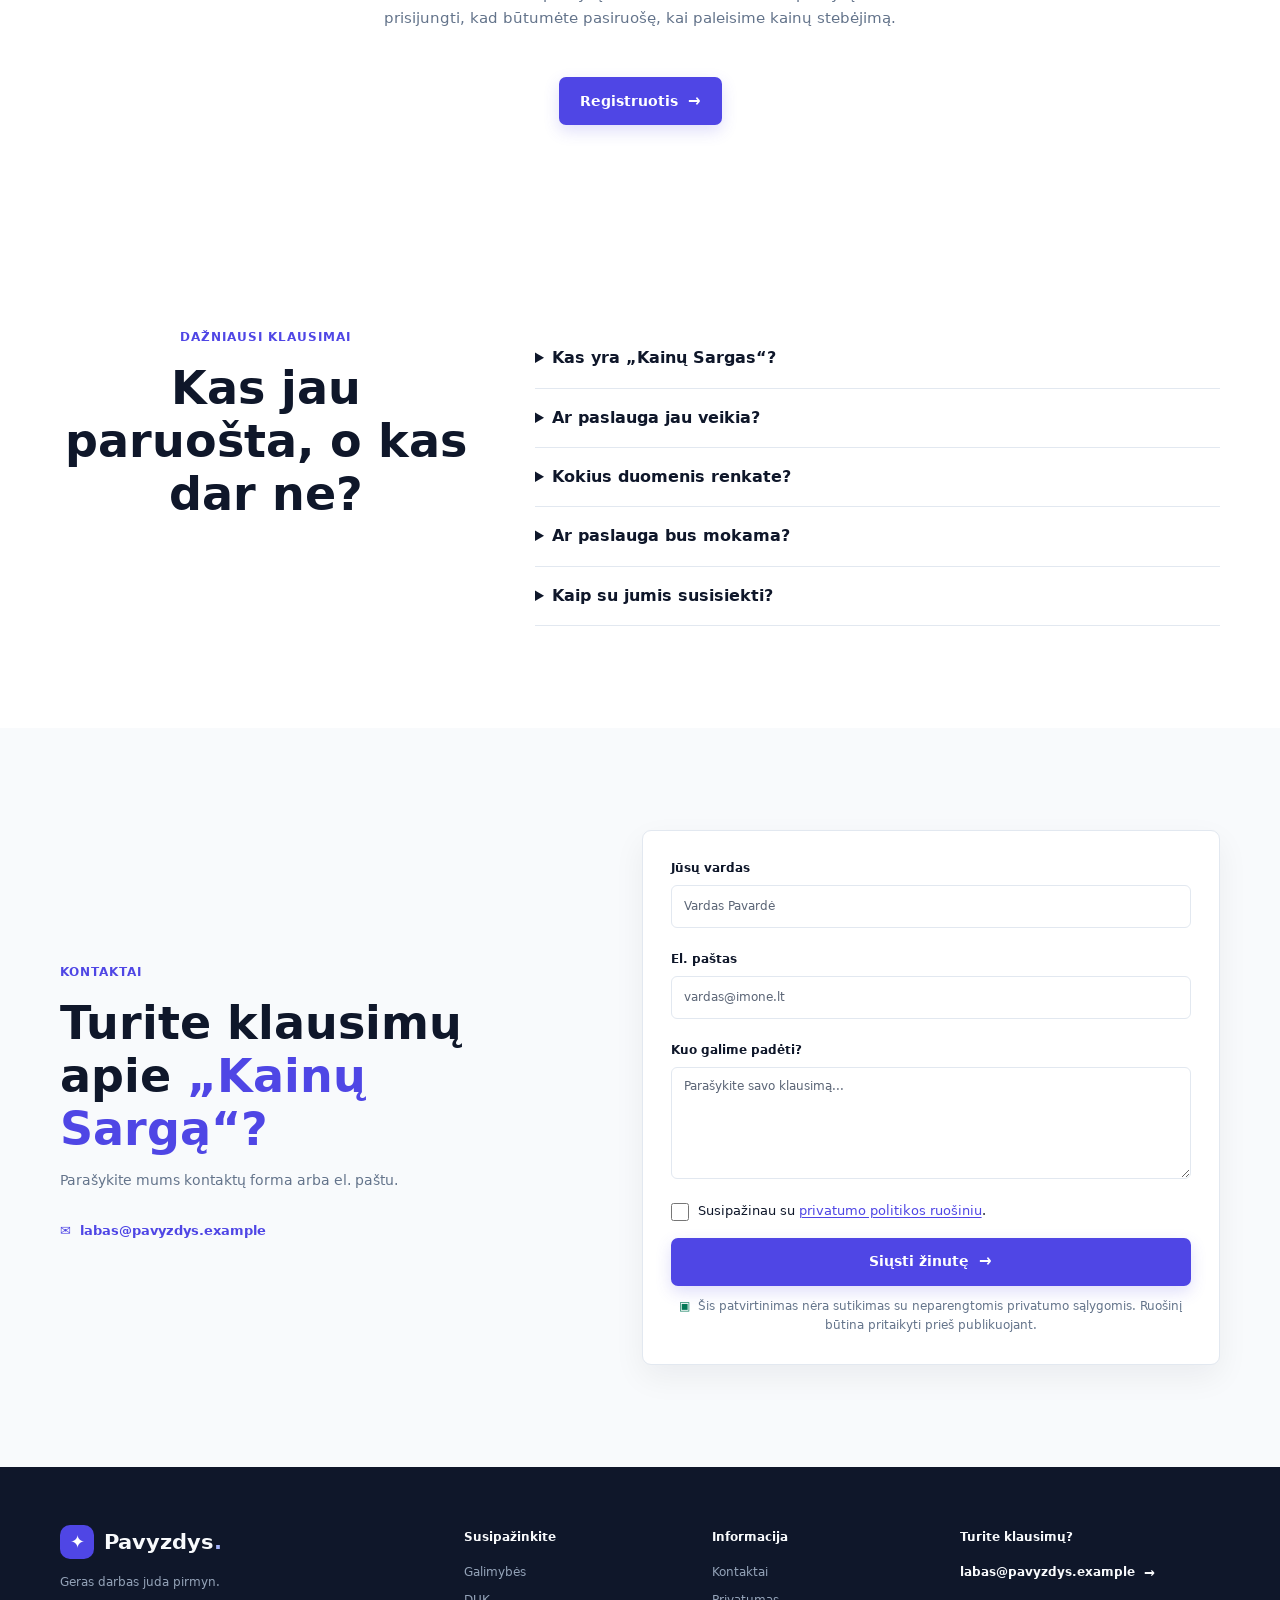
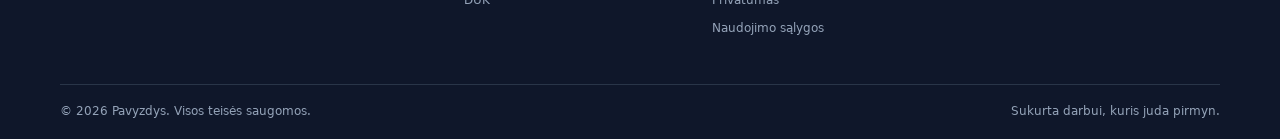
==== commit 500a5eee: "Pritaikyti kontaktų formą produktui Co-authored-by: Copilot <223556219+Copilot@users.noreply.github." ====
--- a/index.html
+++ b/index.html
@@ -152,9 +152,9 @@
     <section class="section contact-section" id="contact" aria-labelledby="contact-title">
       <div class="container contact-layout">
         <div class="contact-copy">
-          <p class="eyebrow">Kitas jūsų žingsnis</p>
-          <h2 id="contact-title">Sutarkime, kaip <span>dirbti geriau.</span></h2>
-          <p>Papasakokite apie komandą ir tai, ką norėtumėte patobulinti.</p>
+          <p class="eyebrow">Kontaktai</p>
+          <h2 id="contact-title">Turite klausimų apie <span>„Kainų Sargą“?</span></h2>
+          <p>Parašykite mums kontaktų forma arba el. paštu.</p>
           <a class="contact-email" href="mailto:labas@pavyzdys.example" data-contact-link><span class="icon icon-envelope" aria-hidden="true"></span> <span data-contact-email>labas@pavyzdys.example</span></a>
         </div>
         <form class="contact-form" id="contact-form" method="post" novalidate>
@@ -165,20 +165,20 @@
             <span class="field-error" id="name-error" aria-live="polite"></span>
           </div>
           <div class="form-field">
-            <label for="contact-email">Darbo el. paštas</label>
+            <label for="contact-email">El. paštas</label>
             <input id="contact-email" name="email" type="email" autocomplete="email" placeholder="vardas@imone.lt" required maxlength="254" aria-describedby="email-error">
             <span class="field-error" id="email-error" aria-live="polite"></span>
           </div>
           <div class="form-field">
             <label for="contact-message">Kuo galime padėti?</label>
-            <textarea id="contact-message" name="message" rows="4" placeholder="Trumpai papasakokite apie komandą ir norimus pokyčius..." required minlength="10" maxlength="2000" aria-describedby="message-error"></textarea>
+            <textarea id="contact-message" name="message" rows="4" placeholder="Parašykite savo klausimą..." required minlength="10" maxlength="2000" aria-describedby="message-error"></textarea>
             <span class="field-error" id="message-error" aria-live="polite"></span>
           </div>
           <div class="form-consent">
             <label><input id="privacy-ack" name="privacy_ack" type="checkbox" required aria-describedby="privacy-error"><span>Susipažinau su <a href="privacy.html">privatumo politikos ruošiniu</a>.</span></label>
             <span class="field-error" id="privacy-error" aria-live="polite"></span>
           </div>
-          <button class="button button-primary form-submit" type="submit">Siųsti užklausą <span class="icon icon-arrow-right" aria-hidden="true"></span></button>
+          <button class="button button-primary form-submit" type="submit">Siųsti žinutę <span class="icon icon-arrow-right" aria-hidden="true"></span></button>
           <noscript><p class="noscript-note">Forma veikia tik įjungus JavaScript. Rašykite el. paštu: <a href="mailto:labas@pavyzdys.example">labas@pavyzdys.example</a>.</p></noscript>
           <p class="form-privacy"><span class="icon icon-lock" aria-hidden="true"></span> Šis patvirtinimas nėra sutikimas su neparengtomis privatumo sąlygomis. Ruošinį būtina pritaikyti prieš publikuojant.</p>
         </form>
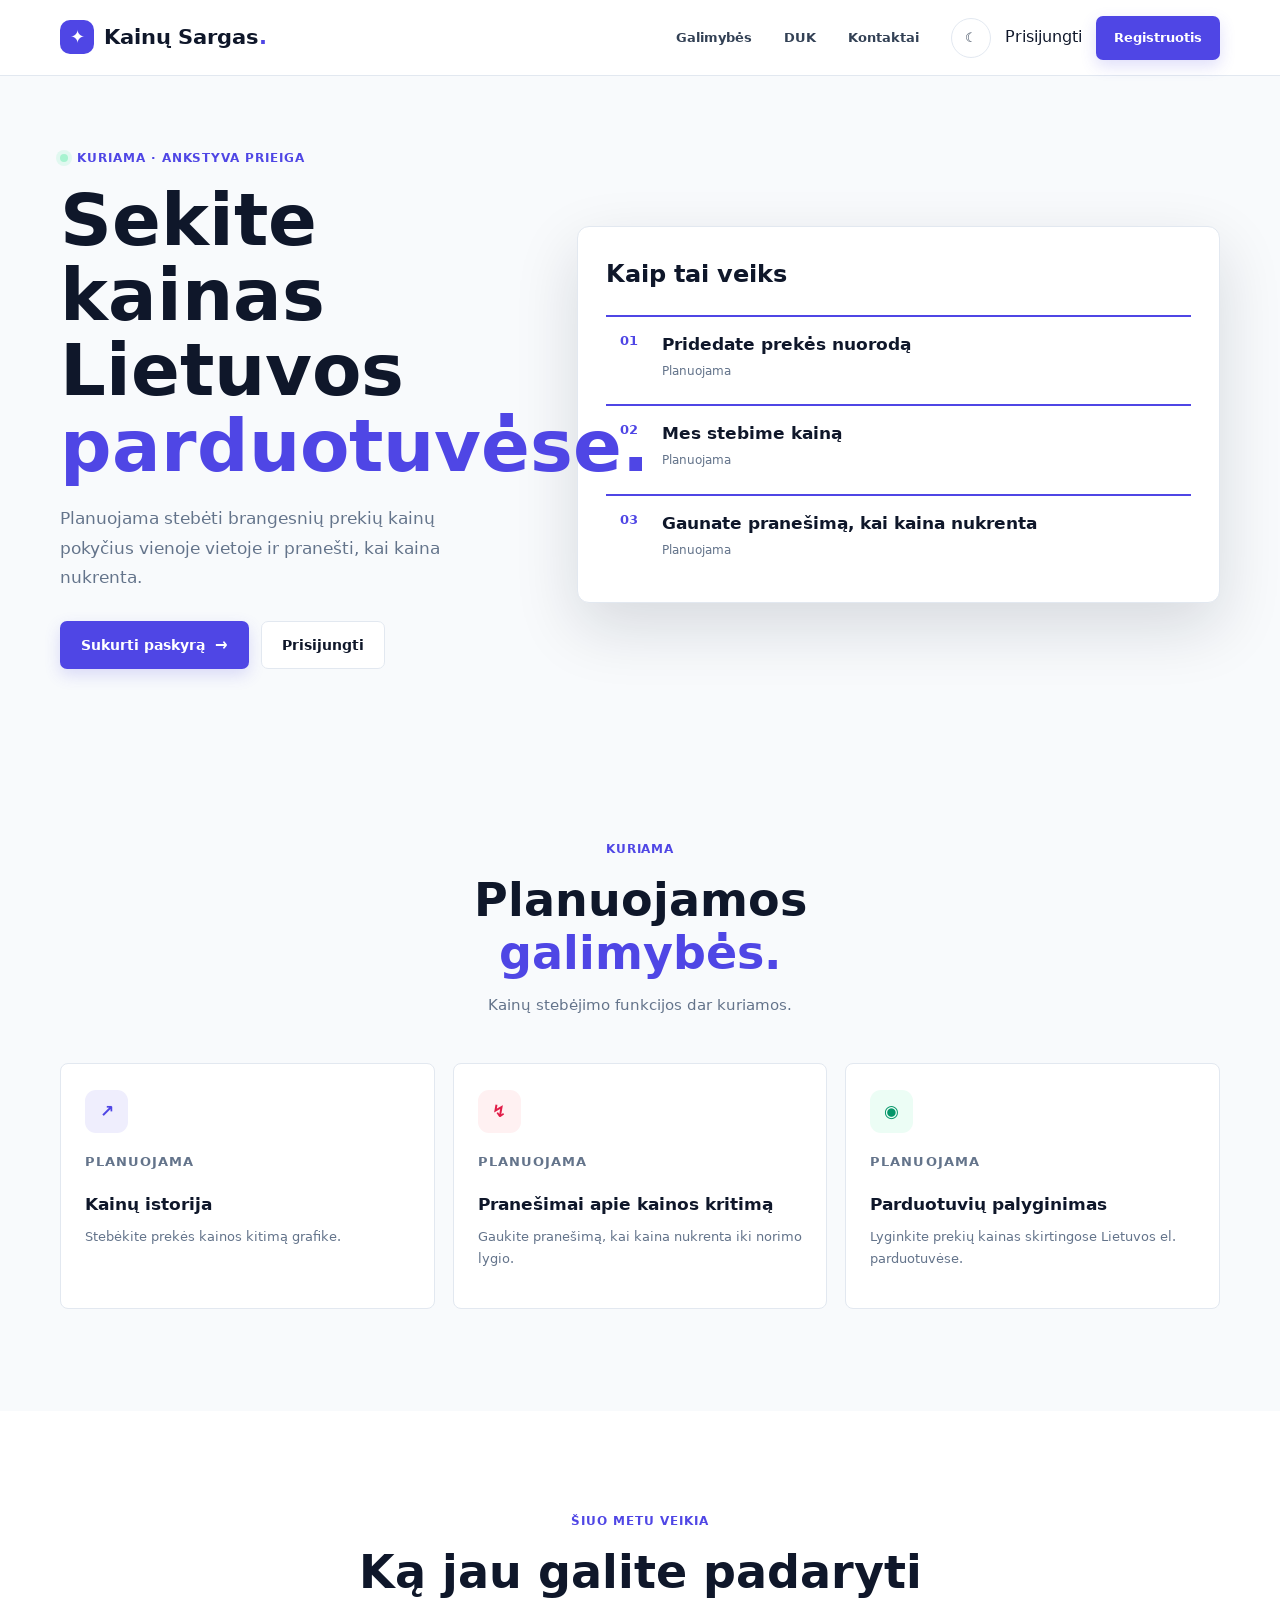
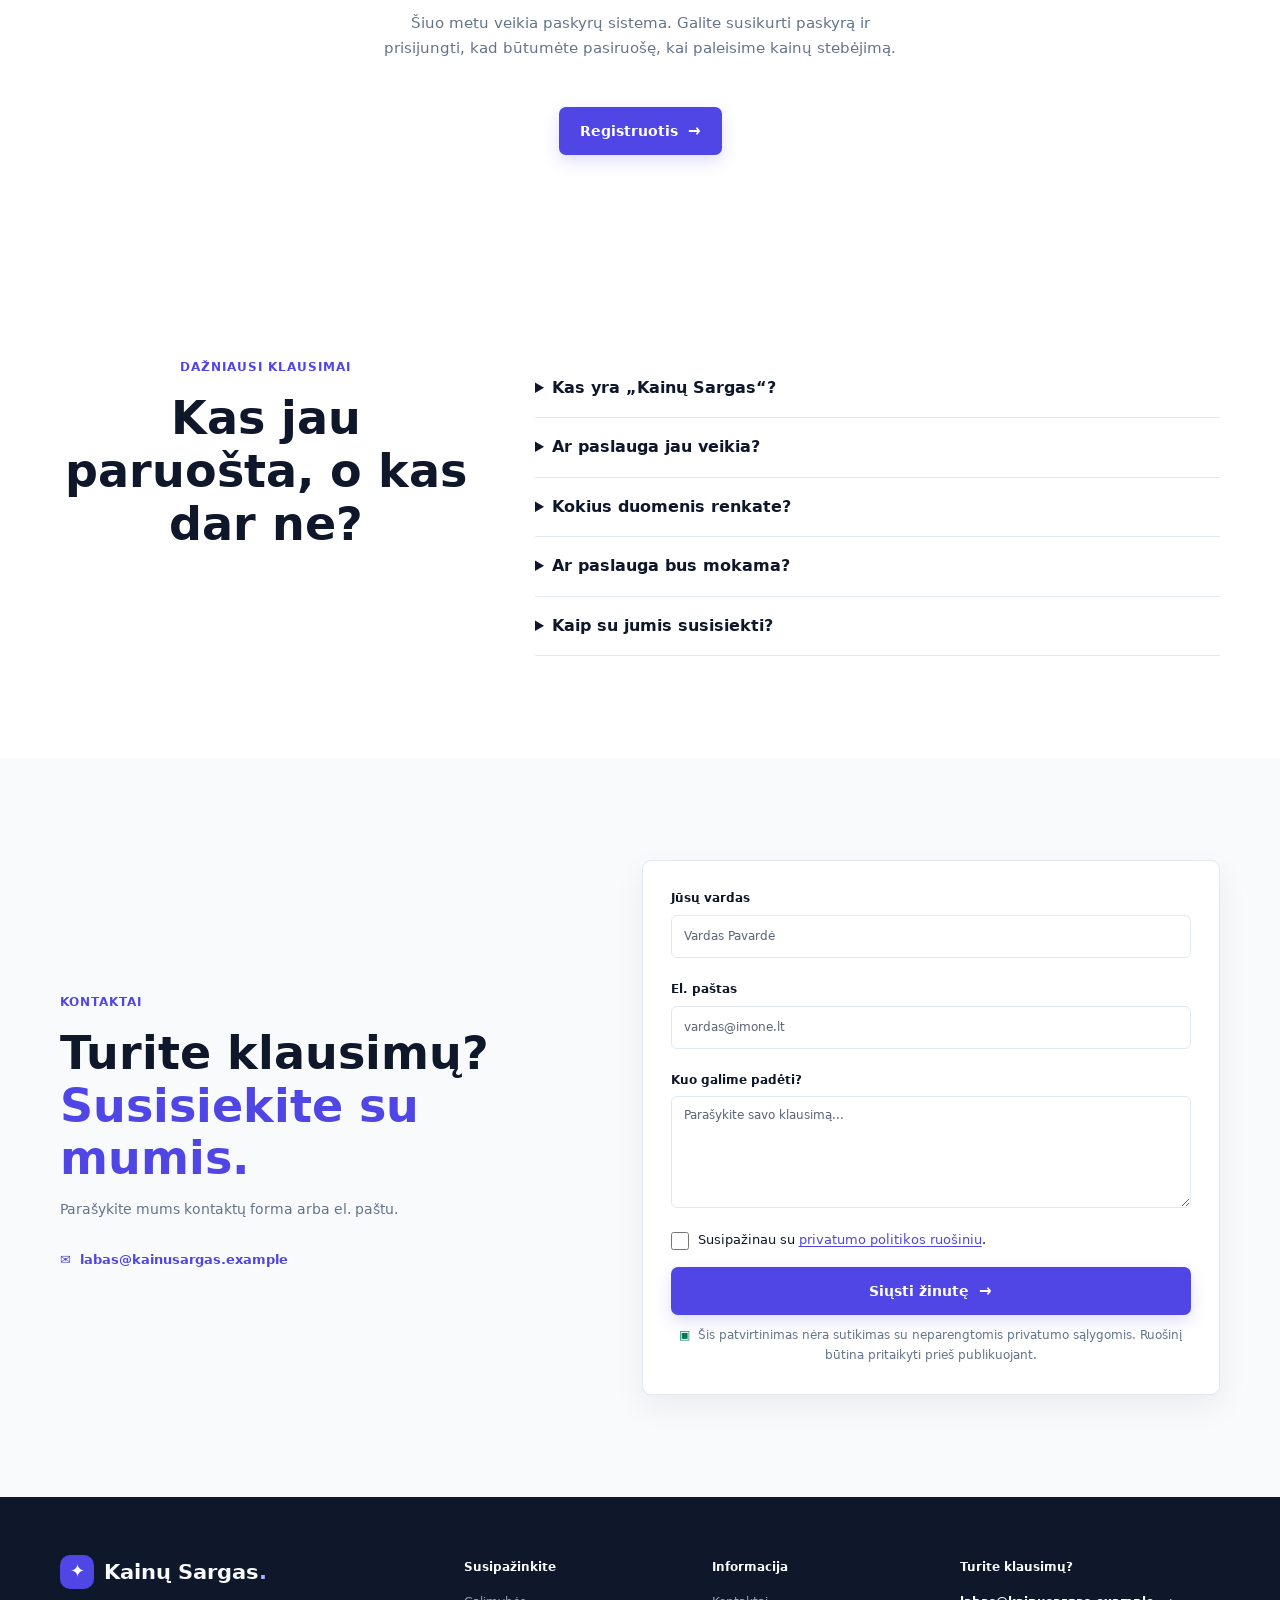
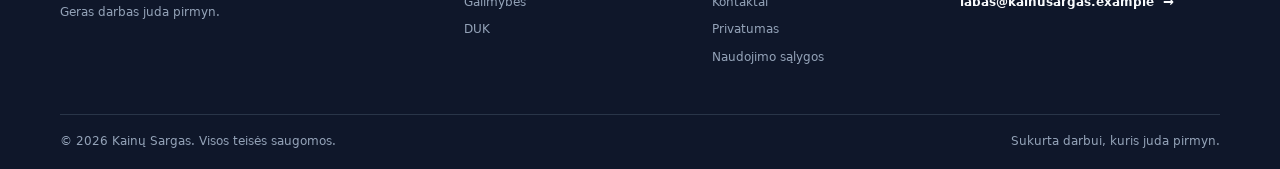
==== commit 90528473: "Atnaujinti Kainų Sargo SEO ir konfigūraciją Co-authored-by: Copilot <223556219+Copilot@users.noreply" ====
--- a/index.html
+++ b/index.html
@@ -4,24 +4,18 @@
   <meta charset="utf-8">
   <meta name="viewport" content="width=device-width, initial-scale=1">
   <meta name="theme-color" content="#4f46e5">
-  <meta name="description" content="Viena aiški darbo erdvė komandos planams, projektams ir pažangai. Atraskite Pavyzdys – šabloną darbui, kuris juda pirmyn.">
+  <meta name="description" content="„Kainų Sargas“ – kuriamas įrankis prekių kainoms Lietuvos internetinėse parduotuvėse stebėti. Šiuo metu veikia paskyrų sistema.">
   <meta name="robots" content="index, follow">
   <meta property="og:type" content="website">
   <meta property="og:locale" content="lt_LT">
-  <meta property="og:title" content="Pavyzdys – daugiau erdvės geram darbui">
-  <meta property="og:description" content="Viena aiški darbo erdvė komandos planams, projektams ir pažangai.">
-  <meta property="og:url" content="https://pavyzdys.example/">
-  <meta property="og:image" content="https://pavyzdys.example/assets/og-cover.png">
-  <meta property="og:image:width" content="1200">
-  <meta property="og:image:height" content="630">
-  <meta property="og:image:alt" content="SaaS darbo erdvės skydelio iliustracija">
-  <link rel="canonical" href="https://pavyzdys.example/">
-  <meta name="twitter:card" content="summary_large_image">
-  <meta name="twitter:image" content="https://pavyzdys.example/assets/og-cover.png">
-  <meta name="twitter:image:alt" content="SaaS darbo erdvės skydelio iliustracija">
-  <meta name="twitter:title" content="Pavyzdys – daugiau erdvės geram darbui">
-  <meta name="twitter:description" content="Viena aiški darbo erdvė komandos planams, projektams ir pažangai.">
-  <title>Pavyzdys – daugiau erdvės geram darbui</title>
+  <meta property="og:title" content="Kainų Sargas – kainų stebėjimas Lietuvos parduotuvėse">
+  <meta property="og:description" content="Kuriamas įrankis prekių kainoms Lietuvos internetinėse parduotuvėse stebėti. Šiuo metu veikia paskyrų sistema.">
+  <meta property="og:url" content="https://kainusargas.example/">
+  <link rel="canonical" href="https://kainusargas.example/">
+  <meta name="twitter:card" content="summary">
+  <meta name="twitter:title" content="Kainų Sargas – kainų stebėjimas Lietuvos parduotuvėse">
+  <meta name="twitter:description" content="Kuriamas įrankis prekių kainoms Lietuvos internetinėse parduotuvėse stebėti. Šiuo metu veikia paskyrų sistema.">
+  <title>Kainų Sargas – kainų stebėjimas Lietuvos parduotuvėse</title>
   <link rel="icon" href="assets/favicon.svg" type="image/svg+xml">
   <link rel="apple-touch-icon" href="assets/favicon-180.png">
   <script src="site-config.js"></script>
@@ -35,9 +29,9 @@
   <!-- Sticky navigation keeps the primary actions available throughout the page. -->
   <header class="site-header" id="top">
     <div class="container header-inner">
-      <a class="brand" href="#top" aria-label="Pavyzdys: pradžia" data-brand-home>
+      <a class="brand" href="#top" aria-label="Kainų Sargas: pradžia" data-brand-home>
         <span class="brand-mark" aria-hidden="true"><span class="icon icon-compass" aria-hidden="true"></span></span>
-        <span><span data-brand-name>Pavyzdys</span><span class="brand-period">.</span></span>
+        <span><span data-brand-name>Kainų Sargas</span><span class="brand-period">.</span></span>
       </a>
 
       <button class="menu-toggle" type="button" aria-label="Atidaryti navigacijos meniu" aria-expanded="false" aria-controls="primary-navigation">
@@ -73,7 +67,7 @@
         <div class="hero-copy">
           <p class="eyebrow"><span class="eyebrow-dot"></span> Kuriama · ankstyva prieiga</p>
           <h1 id="hero-title">Sekite kainas Lietuvos <span>parduotuvėse.</span></h1>
-          <p class="hero-description">Stebėkite brangesnių prekių kainų pokyčius vienoje vietoje ir gaukite pranešimą, kai kaina nukrenta.</p>
+          <p class="hero-description">Planuojama stebėti brangesnių prekių kainų pokyčius vienoje vietoje ir pranešti, kai kaina nukrenta.</p>
           <div class="hero-actions">
             <a class="button button-primary" href="register.html">Sukurti paskyrą <span class="icon icon-arrow-right" aria-hidden="true"></span></a>
             <a class="button button-secondary" href="login.html">Prisijungti</a>
@@ -140,7 +134,7 @@
           <h2 id="faq-title">Kas jau paruošta, o kas dar ne?</h2>
         </div>
         <div class="faq-list">
-          <details><summary>Kas yra „Kainų Sargas“?</summary><p>Tai įrankis, skirtas stebėti prekių kainas Lietuvos internetinėse parduotuvėse ir pranešti joms nukritus.</p></details>
+          <details><summary>Kas yra „<span data-brand-name>Kainų Sargas</span>“?</summary><p>Tai įrankis, skirtas stebėti prekių kainas Lietuvos internetinėse parduotuvėse ir pranešti joms nukritus.</p></details>
           <details><summary>Ar paslauga jau veikia?</summary><p>Produktas kuriamas. Paskyrų sistema veikia, tačiau kainų stebėjimo funkcijos dar kuriamos.</p></details>
           <details><summary>Kokius duomenis renkate?</summary><p>Paskyrai sukurti renkamas el. pašto adresas. Slaptažodis saugomas kaip maiša, o prisijungimo sesija – naršyklės vietinėje saugykloje. Kontaktų forma gali rinkti vardą, el. paštą ir žinutę. Daugiau informacijos pateikta <a href="privacy.html">privatumo politikoje</a>.</p></details>
           <details><summary>Ar paslauga bus mokama?</summary><p>Dar sprendžiama.</p></details>
@@ -153,9 +147,9 @@
       <div class="container contact-layout">
         <div class="contact-copy">
           <p class="eyebrow">Kontaktai</p>
-          <h2 id="contact-title">Turite klausimų apie <span>„Kainų Sargą“?</span></h2>
+          <h2 id="contact-title">Turite klausimų? <span>Susisiekite su mumis.</span></h2>
           <p>Parašykite mums kontaktų forma arba el. paštu.</p>
-          <a class="contact-email" href="mailto:labas@pavyzdys.example" data-contact-link><span class="icon icon-envelope" aria-hidden="true"></span> <span data-contact-email>labas@pavyzdys.example</span></a>
+          <a class="contact-email" href="mailto:labas@kainusargas.example" data-contact-link><span class="icon icon-envelope" aria-hidden="true"></span> <span data-contact-email>labas@kainusargas.example</span></a>
         </div>
         <form class="contact-form" id="contact-form" method="post" novalidate>
           <div class="form-honeypot" aria-hidden="true"><label for="contact-website">Palikite šį lauką tuščią</label><input id="contact-website" name="website" type="text" tabindex="-1" autocomplete="off"></div>
@@ -179,7 +173,7 @@
             <span class="field-error" id="privacy-error" aria-live="polite"></span>
           </div>
           <button class="button button-primary form-submit" type="submit">Siųsti žinutę <span class="icon icon-arrow-right" aria-hidden="true"></span></button>
-          <noscript><p class="noscript-note">Forma veikia tik įjungus JavaScript. Rašykite el. paštu: <a href="mailto:labas@pavyzdys.example">labas@pavyzdys.example</a>.</p></noscript>
+          <noscript><p class="noscript-note">Forma veikia tik įjungus JavaScript. Rašykite el. paštu: <a href="mailto:labas@kainusargas.example">labas@kainusargas.example</a>.</p></noscript>
           <p class="form-privacy"><span class="icon icon-lock" aria-hidden="true"></span> Šis patvirtinimas nėra sutikimas su neparengtomis privatumo sąlygomis. Ruošinį būtina pritaikyti prieš publikuojant.</p>
         </form>
       </div>
@@ -189,14 +183,14 @@
   <footer class="site-footer" id="footer">
     <div class="container footer-main">
       <div class="footer-brand-block">
-        <a class="brand" href="#top" aria-label="Pavyzdys: pradžia" data-brand-home><span class="brand-mark" aria-hidden="true"><span class="icon icon-compass" aria-hidden="true"></span></span><span><span data-brand-name>Pavyzdys</span><span class="brand-period">.</span></span></a>
+        <a class="brand" href="#top" aria-label="Kainų Sargas: pradžia" data-brand-home><span class="brand-mark" aria-hidden="true"><span class="icon icon-compass" aria-hidden="true"></span></span><span><span data-brand-name>Kainų Sargas</span><span class="brand-period">.</span></span></a>
         <p>Geras darbas juda pirmyn.</p>
       </div>
       <div class="footer-links"><h2>Susipažinkite</h2><a href="#features">Galimybės</a><a href="#faq">DUK</a></div>
       <div class="footer-links"><h2>Informacija</h2><a href="#contact">Kontaktai</a><a href="privacy.html">Privatumas</a><a href="terms.html">Naudojimo sąlygos</a></div>
-      <div class="footer-contact"><h2>Turite klausimų?</h2><a class="contact-email" href="mailto:labas@pavyzdys.example" data-contact-link><span data-contact-email>labas@pavyzdys.example</span><span class="icon icon-arrow-right" aria-hidden="true"></span></a></div>
+      <div class="footer-contact"><h2>Turite klausimų?</h2><a class="contact-email" href="mailto:labas@kainusargas.example" data-contact-link><span data-contact-email>labas@kainusargas.example</span><span class="icon icon-arrow-right" aria-hidden="true"></span></a></div>
     </div>
-    <div class="container footer-bottom"><p>© <span id="current-year">2026</span> <span data-brand-name>Pavyzdys</span>. Visos teisės saugomos.</p><p>Sukurta darbui, kuris juda pirmyn.</p></div>
+    <div class="container footer-bottom"><p>© <span id="current-year">2026</span> <span data-brand-name>Kainų Sargas</span>. Visos teisės saugomos.</p><p>Sukurta darbui, kuris juda pirmyn.</p></div>
   </footer>
 
   <div class="toast" id="form-toast" role="status" aria-live="polite" aria-atomic="true">
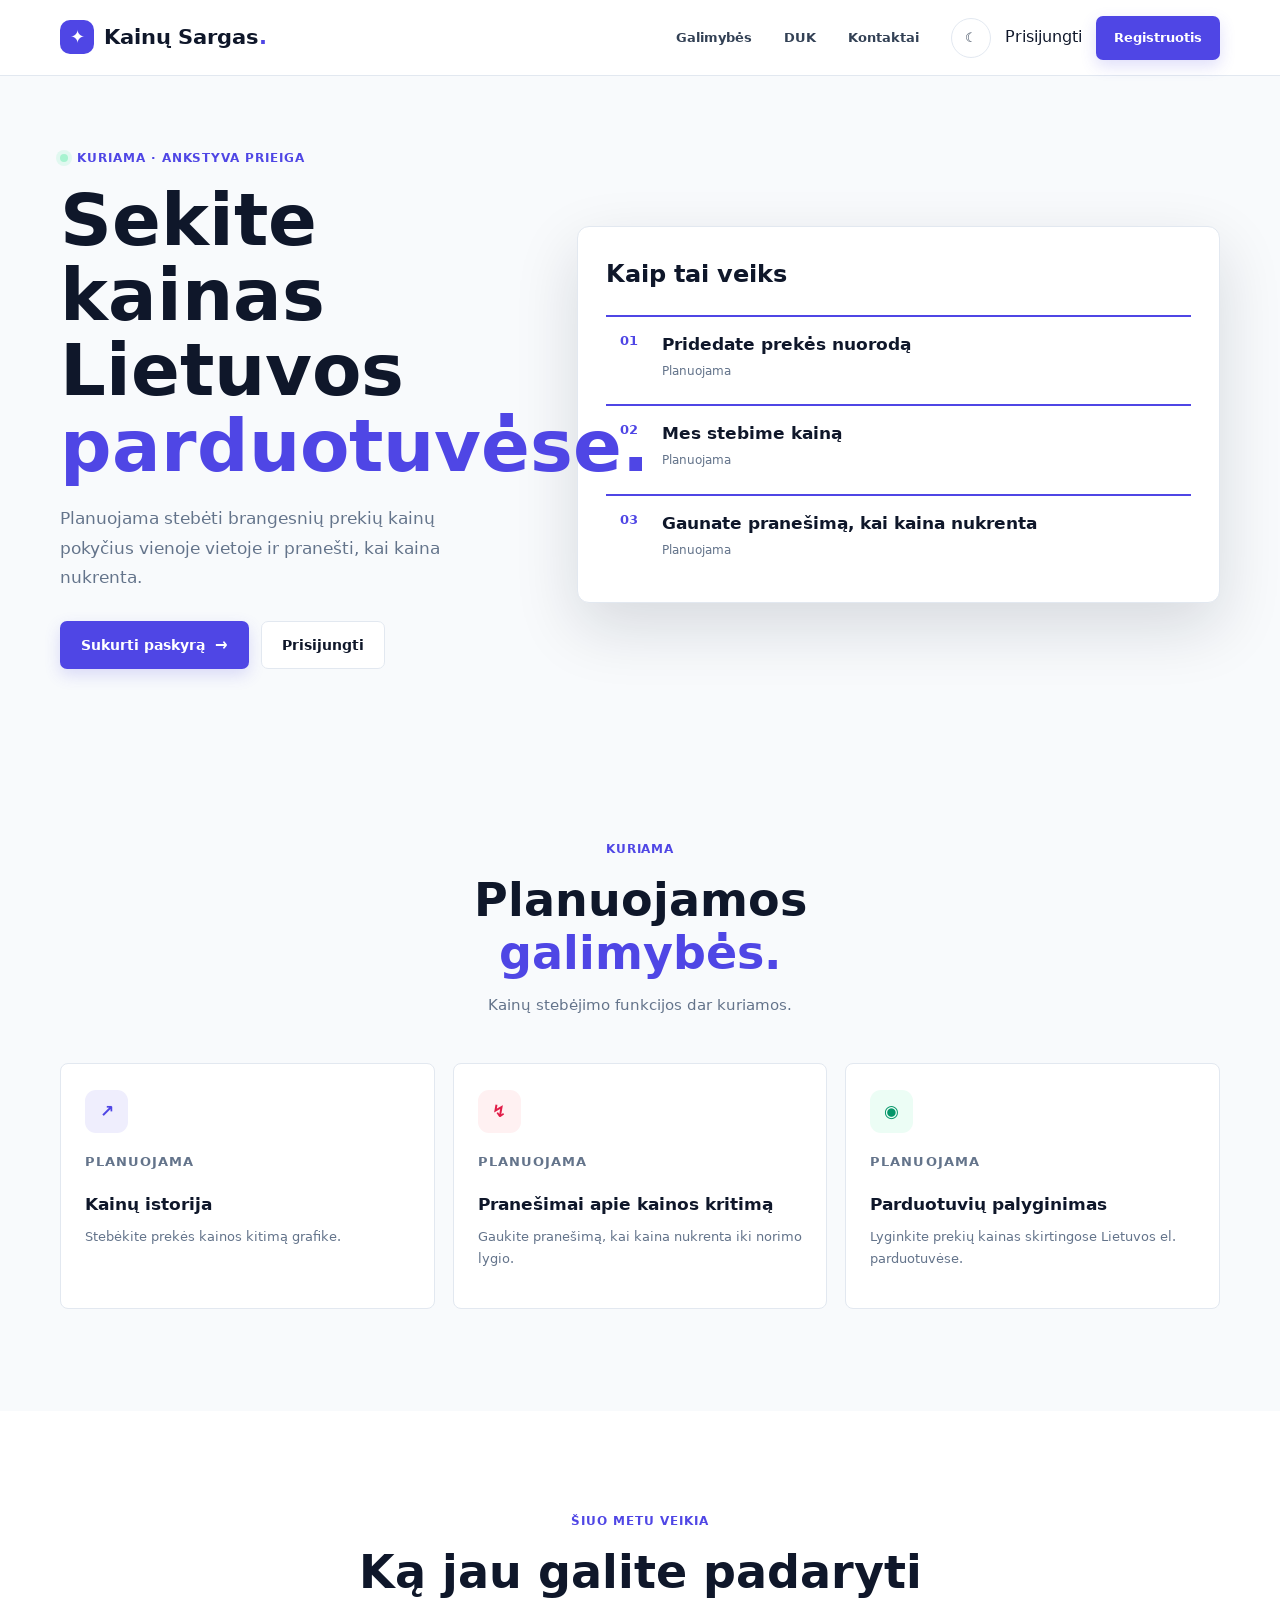
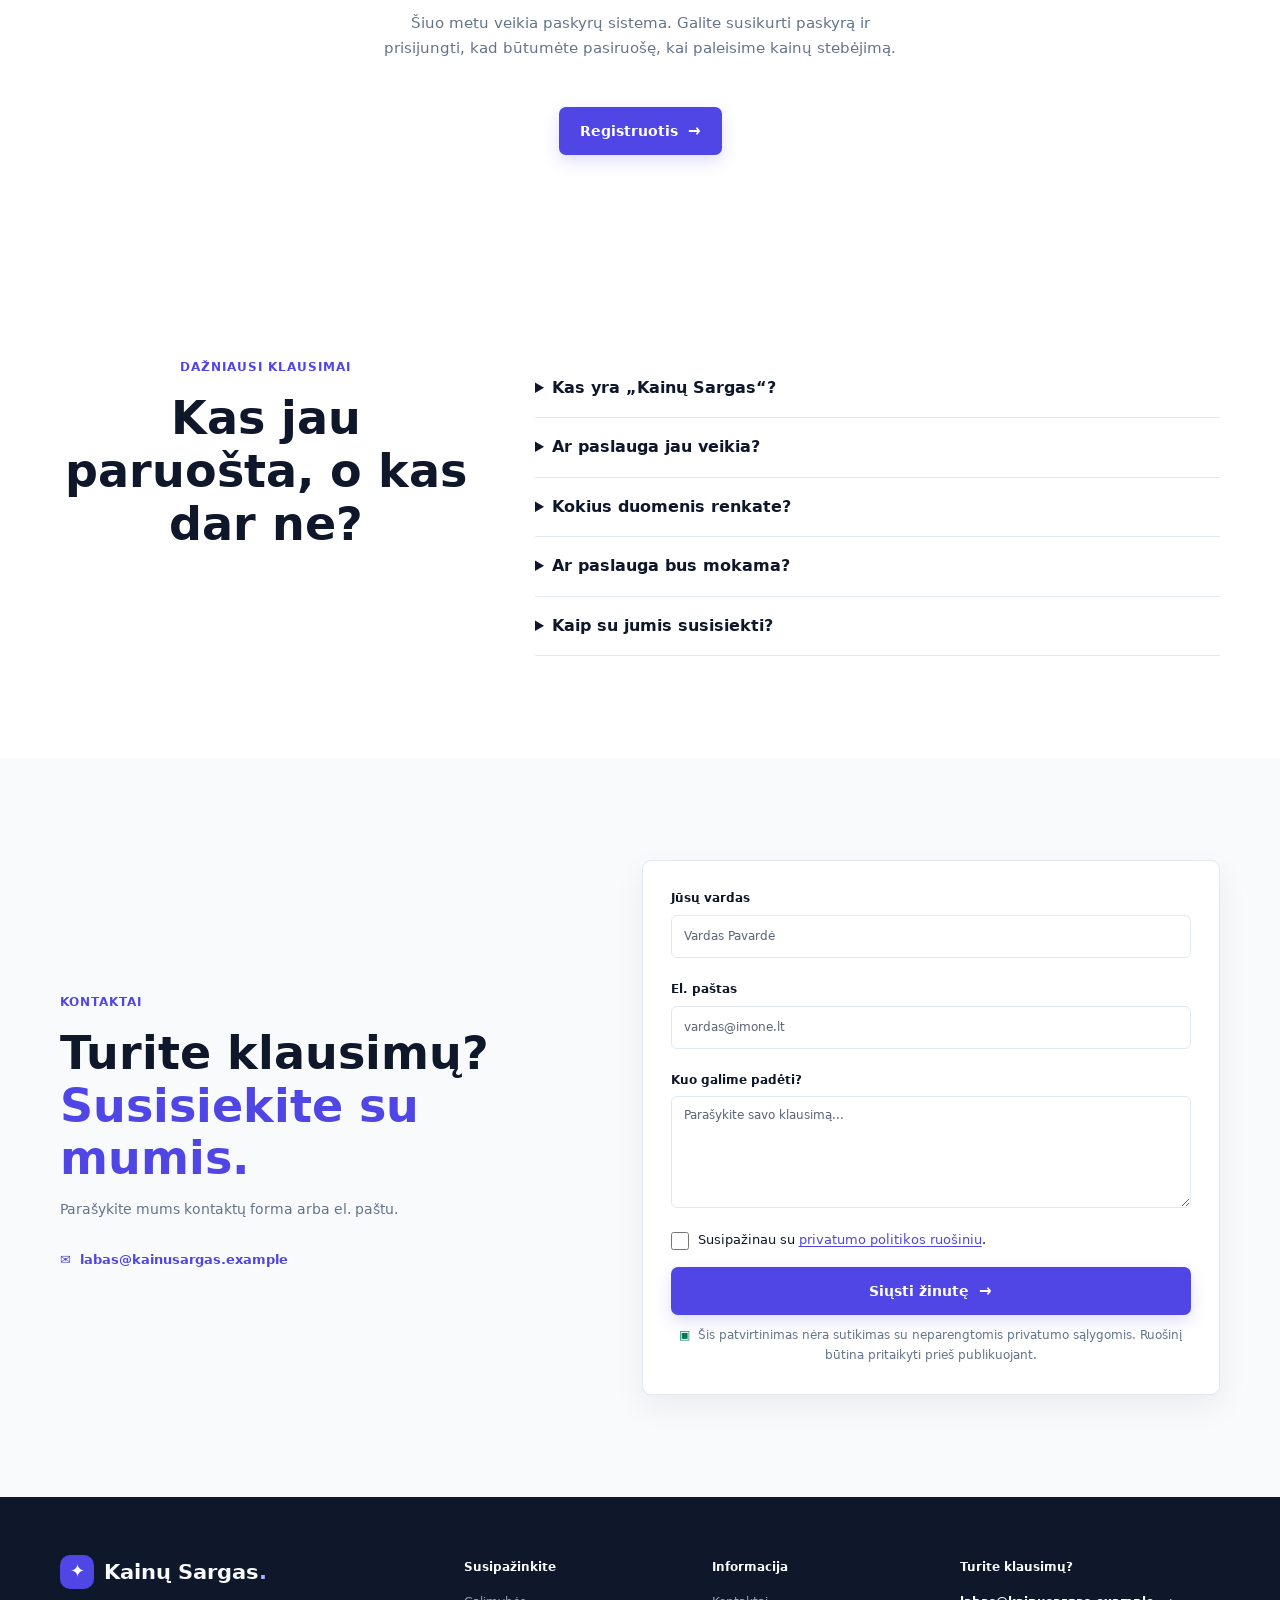
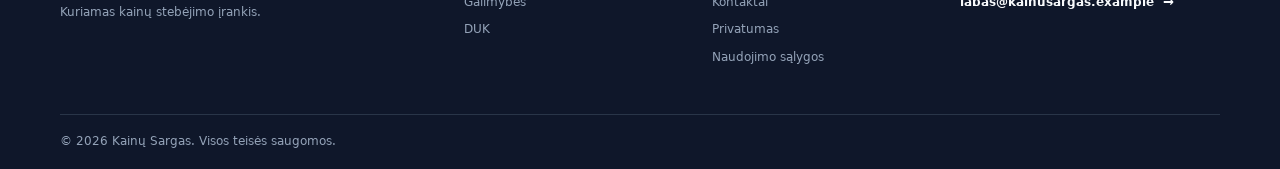
==== commit c45af205: "Pakeisti pasenusius poraštės šūkius Co-authored-by: Copilot <223556219+Copilot@users.noreply.github." ====
--- a/index.html
+++ b/index.html
@@ -11,8 +11,12 @@
   <meta property="og:title" content="Kainų Sargas – kainų stebėjimas Lietuvos parduotuvėse">
   <meta property="og:description" content="Kuriamas įrankis prekių kainoms Lietuvos internetinėse parduotuvėse stebėti. Šiuo metu veikia paskyrų sistema.">
   <meta property="og:url" content="https://kainusargas.example/">
+  <meta property="og:image" content="https://kainusargas.example/assets/og-cover.png">
+  <meta property="og:image:width" content="1200">
+  <meta property="og:image:height" content="630">
   <link rel="canonical" href="https://kainusargas.example/">
-  <meta name="twitter:card" content="summary">
+  <meta name="twitter:card" content="summary_large_image">
+  <meta name="twitter:image" content="https://kainusargas.example/assets/og-cover.png">
   <meta name="twitter:title" content="Kainų Sargas – kainų stebėjimas Lietuvos parduotuvėse">
   <meta name="twitter:description" content="Kuriamas įrankis prekių kainoms Lietuvos internetinėse parduotuvėse stebėti. Šiuo metu veikia paskyrų sistema.">
   <title>Kainų Sargas – kainų stebėjimas Lietuvos parduotuvėse</title>
@@ -184,13 +188,13 @@
     <div class="container footer-main">
       <div class="footer-brand-block">
         <a class="brand" href="#top" aria-label="Kainų Sargas: pradžia" data-brand-home><span class="brand-mark" aria-hidden="true"><span class="icon icon-compass" aria-hidden="true"></span></span><span><span data-brand-name>Kainų Sargas</span><span class="brand-period">.</span></span></a>
-        <p>Geras darbas juda pirmyn.</p>
+        <p>Kuriamas kainų stebėjimo įrankis.</p>
       </div>
       <div class="footer-links"><h2>Susipažinkite</h2><a href="#features">Galimybės</a><a href="#faq">DUK</a></div>
       <div class="footer-links"><h2>Informacija</h2><a href="#contact">Kontaktai</a><a href="privacy.html">Privatumas</a><a href="terms.html">Naudojimo sąlygos</a></div>
       <div class="footer-contact"><h2>Turite klausimų?</h2><a class="contact-email" href="mailto:labas@kainusargas.example" data-contact-link><span data-contact-email>labas@kainusargas.example</span><span class="icon icon-arrow-right" aria-hidden="true"></span></a></div>
     </div>
-    <div class="container footer-bottom"><p>© <span id="current-year">2026</span> <span data-brand-name>Kainų Sargas</span>. Visos teisės saugomos.</p><p>Sukurta darbui, kuris juda pirmyn.</p></div>
+    <div class="container footer-bottom"><p>© <span id="current-year">2026</span> <span data-brand-name>Kainų Sargas</span>. Visos teisės saugomos.</p></div>
   </footer>
 
   <div class="toast" id="form-toast" role="status" aria-live="polite" aria-atomic="true">
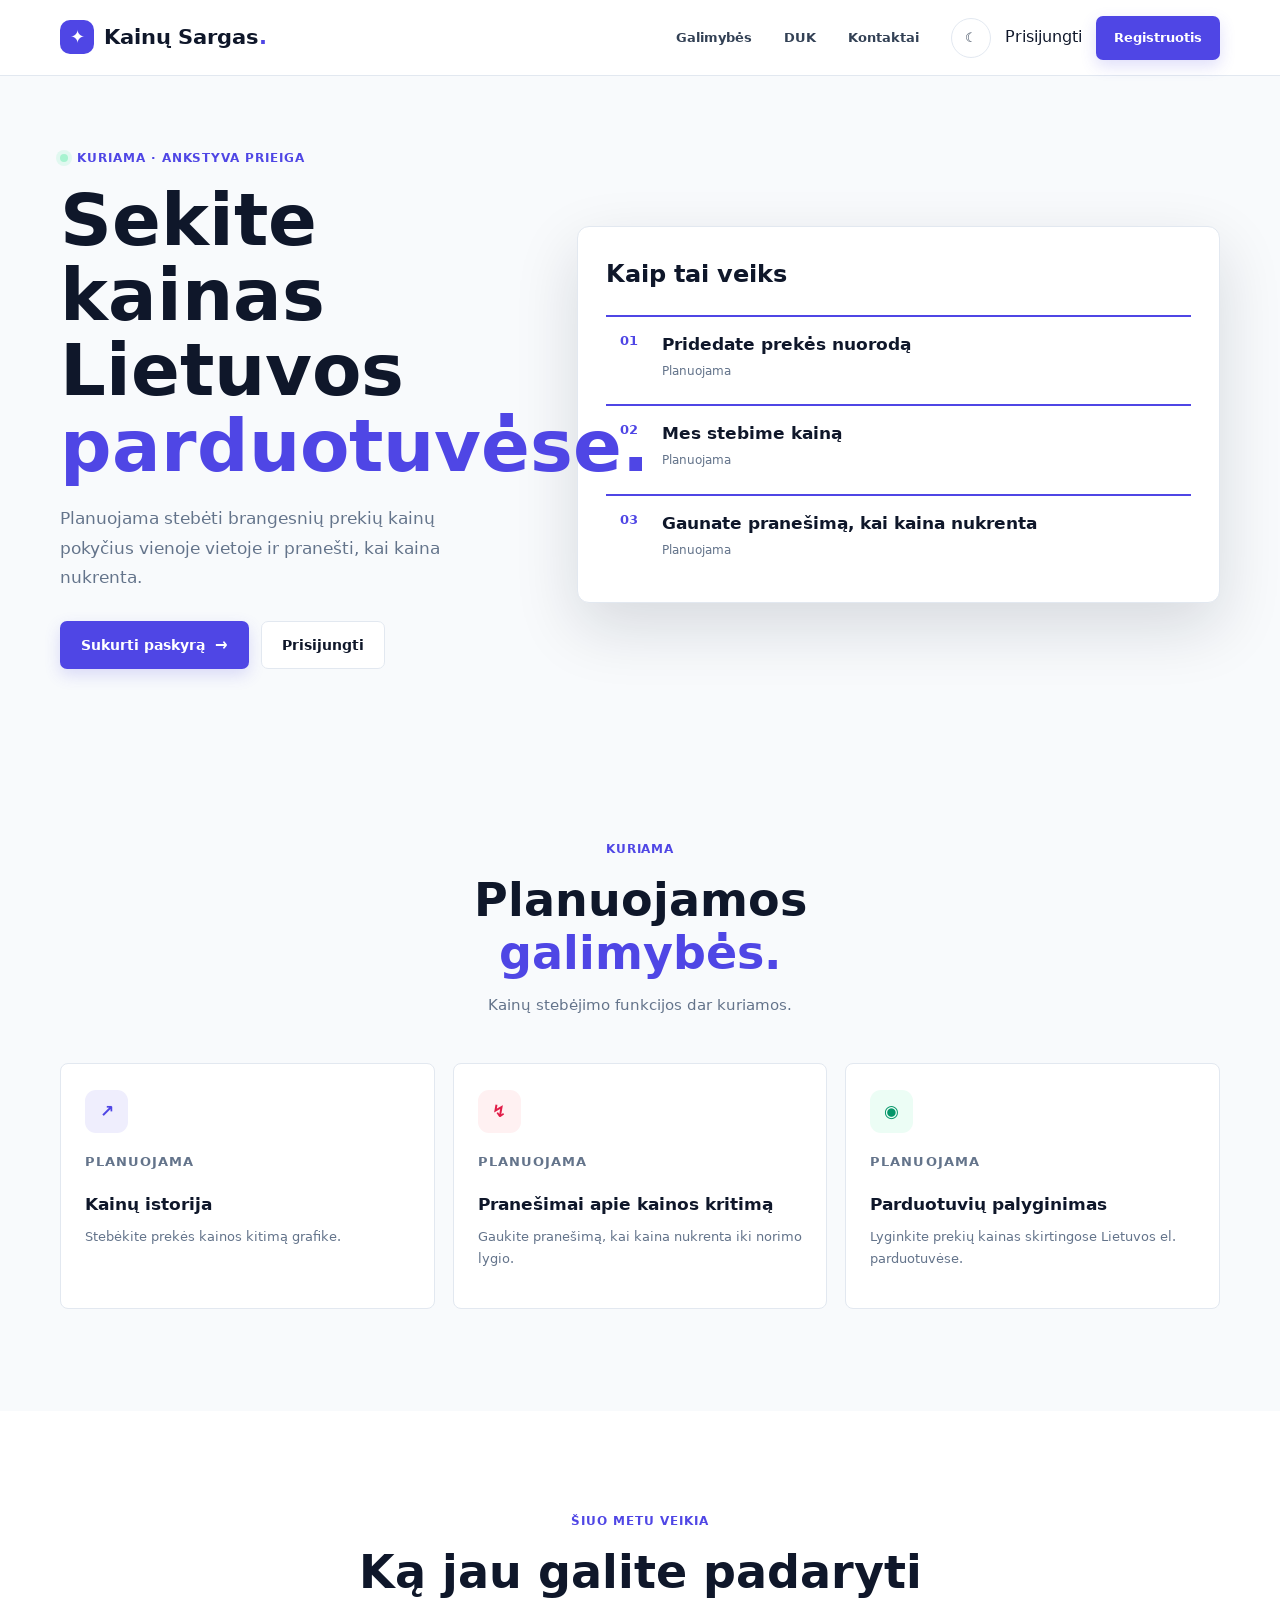
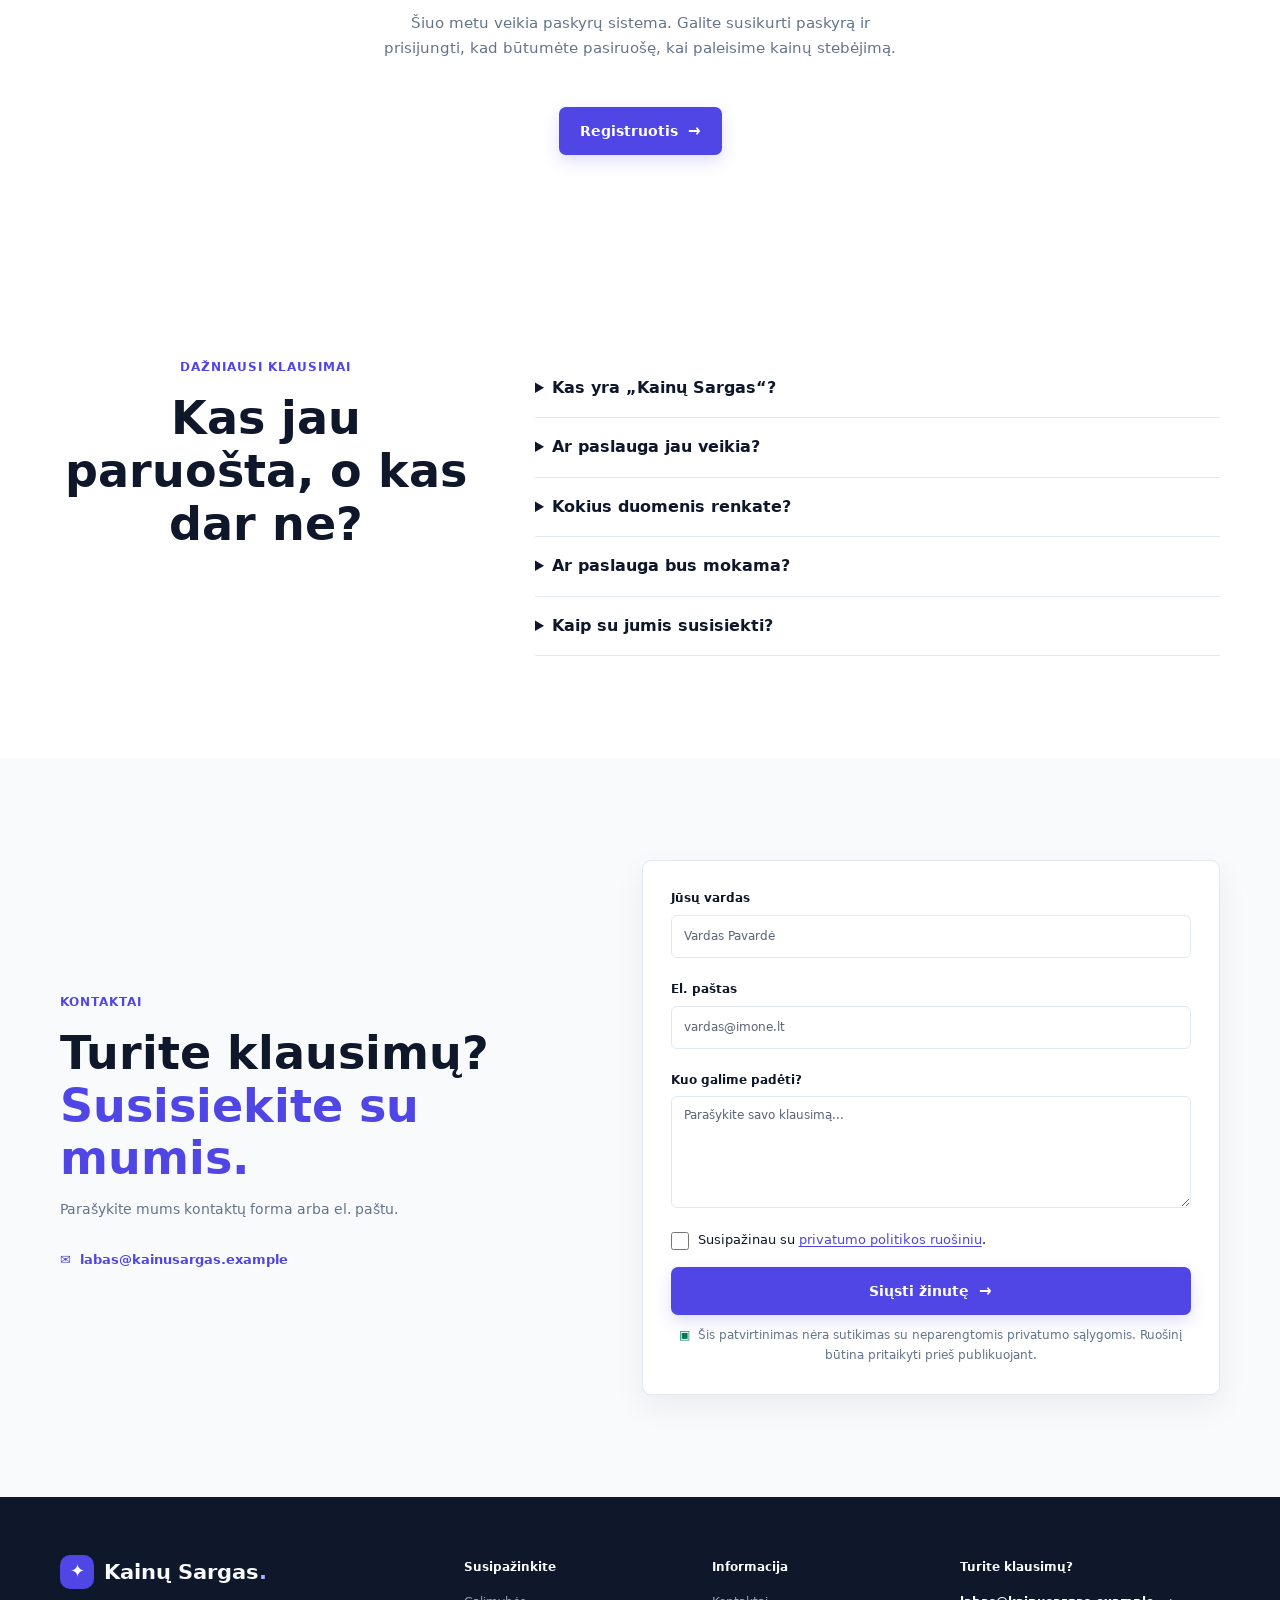
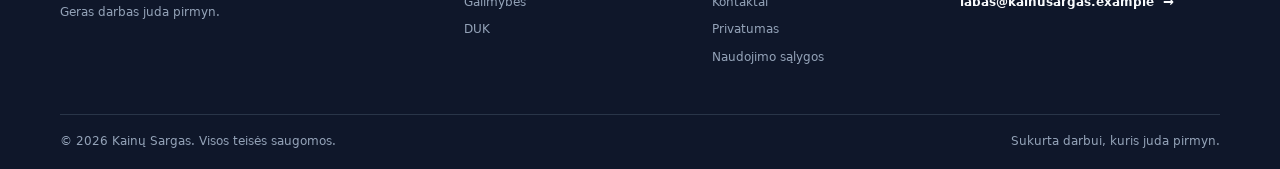
==== commit 571122cd: "Atskirtai įrašyti metaduomenų ir poraštės darbus Co-authored-by: Copilot <223556219+Copilot@users.no" ====
--- a/index.html
+++ b/index.html
@@ -11,12 +11,8 @@
   <meta property="og:title" content="Kainų Sargas – kainų stebėjimas Lietuvos parduotuvėse">
   <meta property="og:description" content="Kuriamas įrankis prekių kainoms Lietuvos internetinėse parduotuvėse stebėti. Šiuo metu veikia paskyrų sistema.">
   <meta property="og:url" content="https://kainusargas.example/">
-  <meta property="og:image" content="https://kainusargas.example/assets/og-cover.png">
-  <meta property="og:image:width" content="1200">
-  <meta property="og:image:height" content="630">
   <link rel="canonical" href="https://kainusargas.example/">
-  <meta name="twitter:card" content="summary_large_image">
-  <meta name="twitter:image" content="https://kainusargas.example/assets/og-cover.png">
+  <meta name="twitter:card" content="summary">
   <meta name="twitter:title" content="Kainų Sargas – kainų stebėjimas Lietuvos parduotuvėse">
   <meta name="twitter:description" content="Kuriamas įrankis prekių kainoms Lietuvos internetinėse parduotuvėse stebėti. Šiuo metu veikia paskyrų sistema.">
   <title>Kainų Sargas – kainų stebėjimas Lietuvos parduotuvėse</title>
@@ -188,13 +184,13 @@
     <div class="container footer-main">
       <div class="footer-brand-block">
         <a class="brand" href="#top" aria-label="Kainų Sargas: pradžia" data-brand-home><span class="brand-mark" aria-hidden="true"><span class="icon icon-compass" aria-hidden="true"></span></span><span><span data-brand-name>Kainų Sargas</span><span class="brand-period">.</span></span></a>
-        <p>Kuriamas kainų stebėjimo įrankis.</p>
+        <p>Geras darbas juda pirmyn.</p>
       </div>
       <div class="footer-links"><h2>Susipažinkite</h2><a href="#features">Galimybės</a><a href="#faq">DUK</a></div>
       <div class="footer-links"><h2>Informacija</h2><a href="#contact">Kontaktai</a><a href="privacy.html">Privatumas</a><a href="terms.html">Naudojimo sąlygos</a></div>
       <div class="footer-contact"><h2>Turite klausimų?</h2><a class="contact-email" href="mailto:labas@kainusargas.example" data-contact-link><span data-contact-email>labas@kainusargas.example</span><span class="icon icon-arrow-right" aria-hidden="true"></span></a></div>
     </div>
-    <div class="container footer-bottom"><p>© <span id="current-year">2026</span> <span data-brand-name>Kainų Sargas</span>. Visos teisės saugomos.</p></div>
+    <div class="container footer-bottom"><p>© <span id="current-year">2026</span> <span data-brand-name>Kainų Sargas</span>. Visos teisės saugomos.</p><p>Sukurta darbui, kuris juda pirmyn.</p></div>
   </footer>
 
   <div class="toast" id="form-toast" role="status" aria-live="polite" aria-atomic="true">
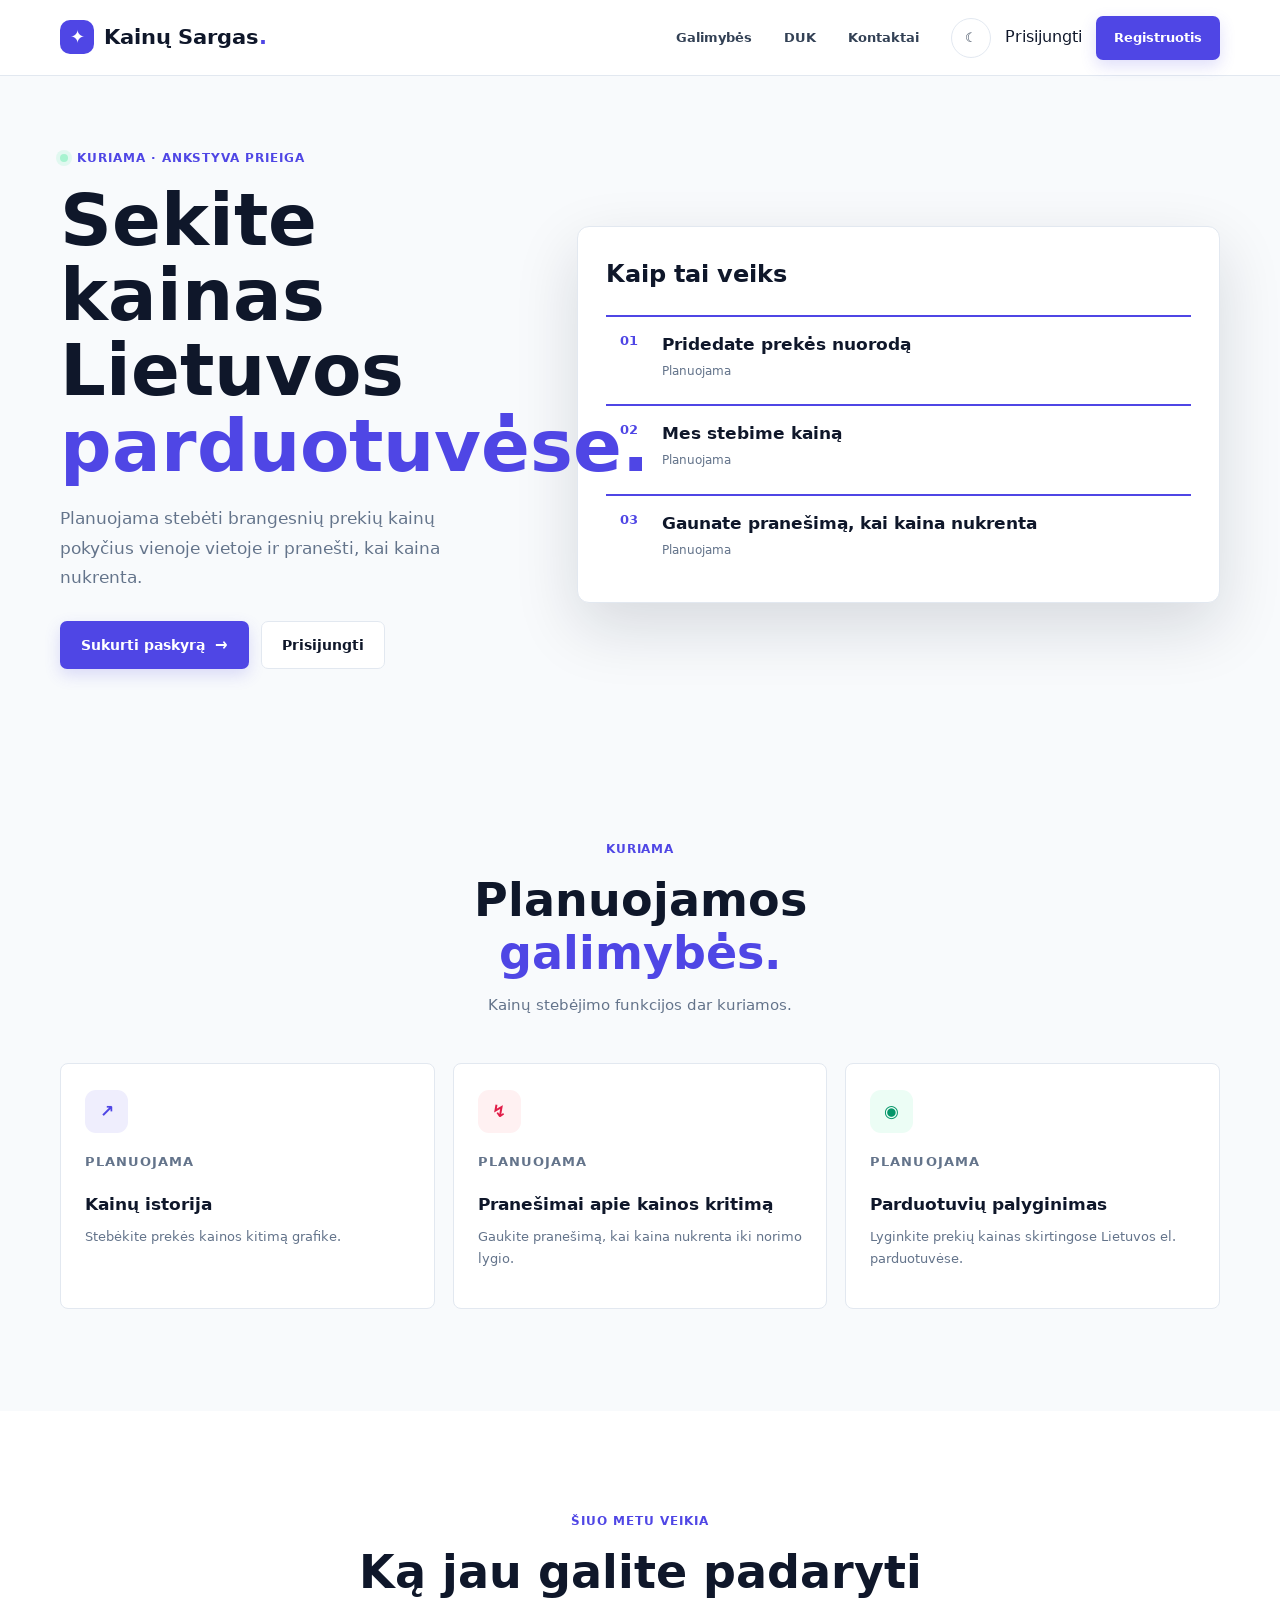
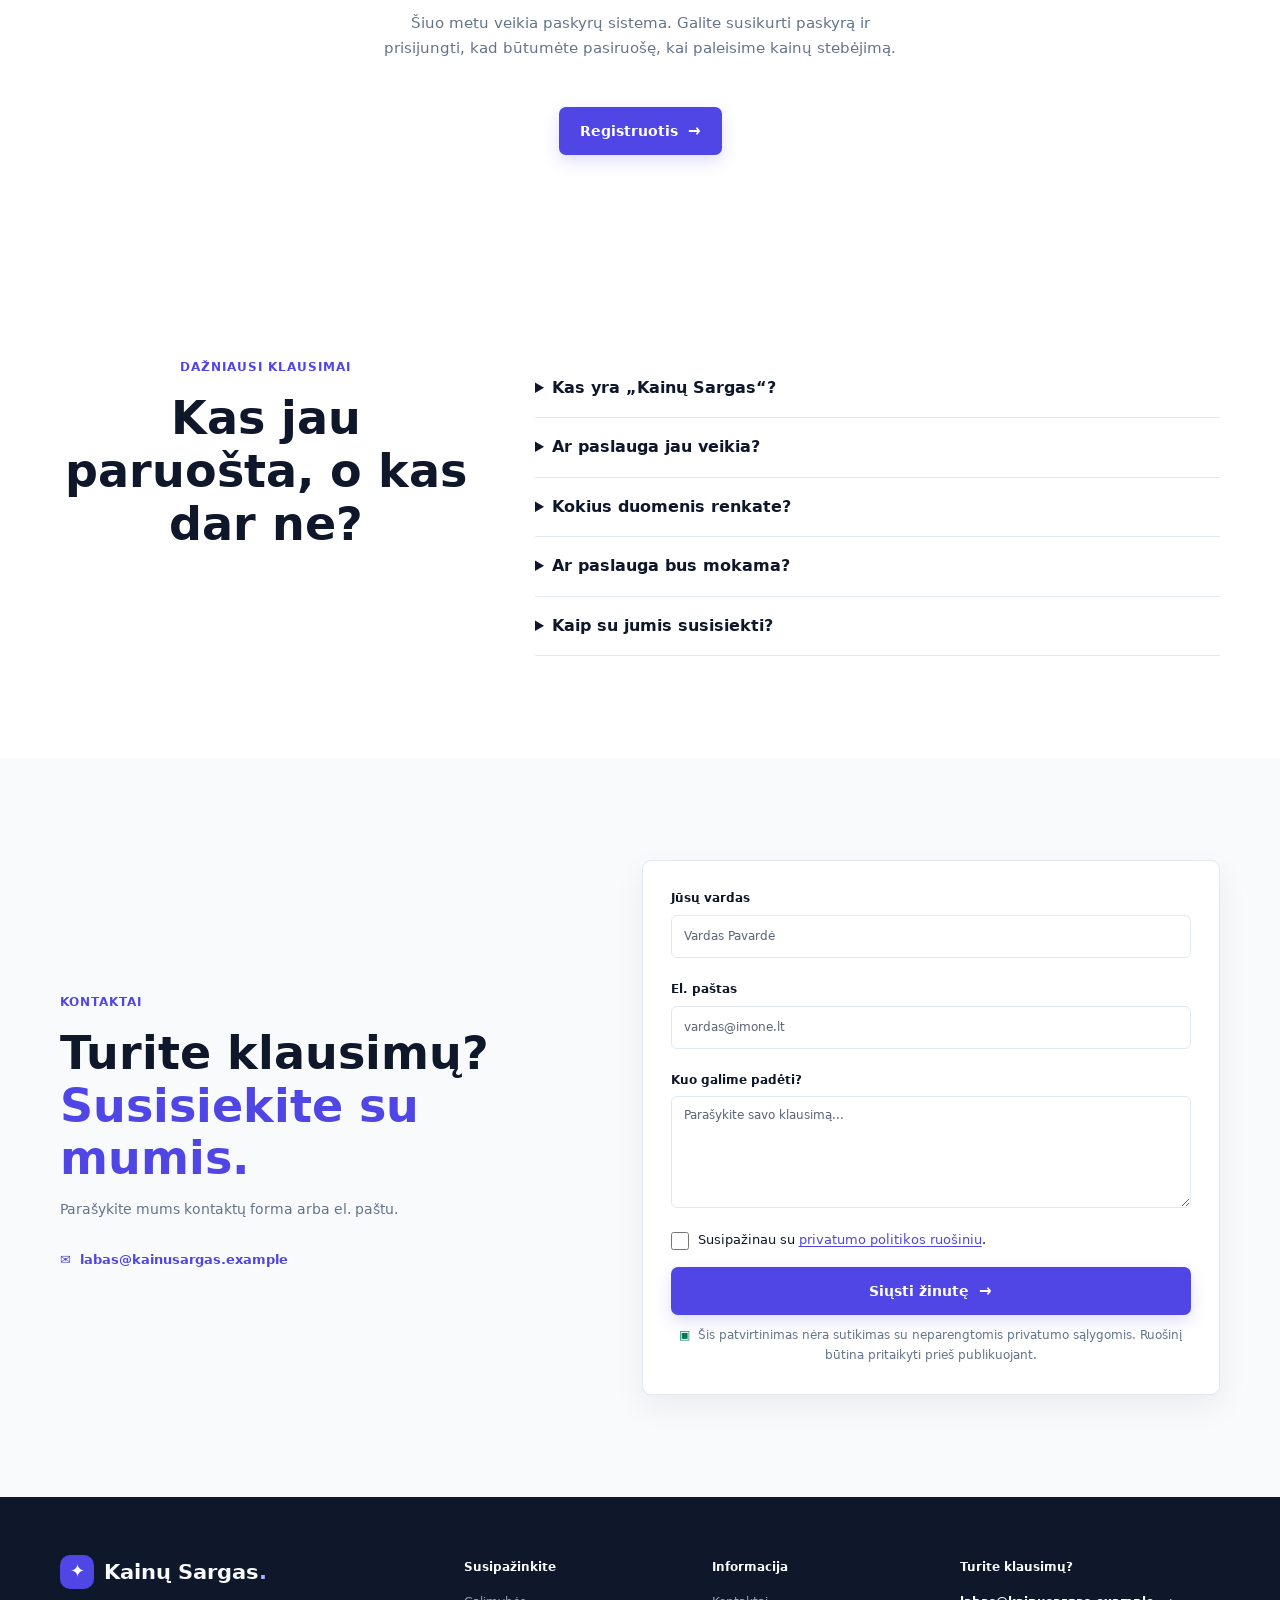
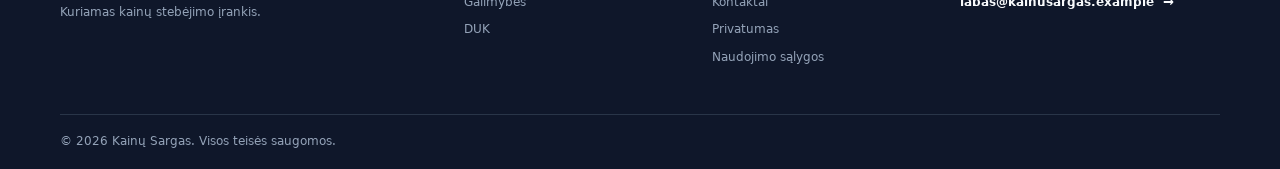
==== commit 3c4d7472: "Pakeisti pasenusius poraštės šūkius Co-authored-by: Copilot <223556219+Copilot@users.noreply.github." ====
--- a/index.html
+++ b/index.html
@@ -11,8 +11,12 @@
   <meta property="og:title" content="Kainų Sargas – kainų stebėjimas Lietuvos parduotuvėse">
   <meta property="og:description" content="Kuriamas įrankis prekių kainoms Lietuvos internetinėse parduotuvėse stebėti. Šiuo metu veikia paskyrų sistema.">
   <meta property="og:url" content="https://kainusargas.example/">
+  <meta property="og:image" content="https://kainusargas.example/assets/og-cover.png">
+  <meta property="og:image:width" content="1200">
+  <meta property="og:image:height" content="630">
   <link rel="canonical" href="https://kainusargas.example/">
-  <meta name="twitter:card" content="summary">
+  <meta name="twitter:card" content="summary_large_image">
+  <meta name="twitter:image" content="https://kainusargas.example/assets/og-cover.png">
   <meta name="twitter:title" content="Kainų Sargas – kainų stebėjimas Lietuvos parduotuvėse">
   <meta name="twitter:description" content="Kuriamas įrankis prekių kainoms Lietuvos internetinėse parduotuvėse stebėti. Šiuo metu veikia paskyrų sistema.">
   <title>Kainų Sargas – kainų stebėjimas Lietuvos parduotuvėse</title>
@@ -184,13 +188,13 @@
     <div class="container footer-main">
       <div class="footer-brand-block">
         <a class="brand" href="#top" aria-label="Kainų Sargas: pradžia" data-brand-home><span class="brand-mark" aria-hidden="true"><span class="icon icon-compass" aria-hidden="true"></span></span><span><span data-brand-name>Kainų Sargas</span><span class="brand-period">.</span></span></a>
-        <p>Geras darbas juda pirmyn.</p>
+        <p>Kuriamas kainų stebėjimo įrankis.</p>
       </div>
       <div class="footer-links"><h2>Susipažinkite</h2><a href="#features">Galimybės</a><a href="#faq">DUK</a></div>
       <div class="footer-links"><h2>Informacija</h2><a href="#contact">Kontaktai</a><a href="privacy.html">Privatumas</a><a href="terms.html">Naudojimo sąlygos</a></div>
       <div class="footer-contact"><h2>Turite klausimų?</h2><a class="contact-email" href="mailto:labas@kainusargas.example" data-contact-link><span data-contact-email>labas@kainusargas.example</span><span class="icon icon-arrow-right" aria-hidden="true"></span></a></div>
     </div>
-    <div class="container footer-bottom"><p>© <span id="current-year">2026</span> <span data-brand-name>Kainų Sargas</span>. Visos teisės saugomos.</p><p>Sukurta darbui, kuris juda pirmyn.</p></div>
+    <div class="container footer-bottom"><p>© <span id="current-year">2026</span> <span data-brand-name>Kainų Sargas</span>. Visos teisės saugomos.</p></div>
   </footer>
 
   <div class="toast" id="form-toast" role="status" aria-live="polite" aria-atomic="true">
